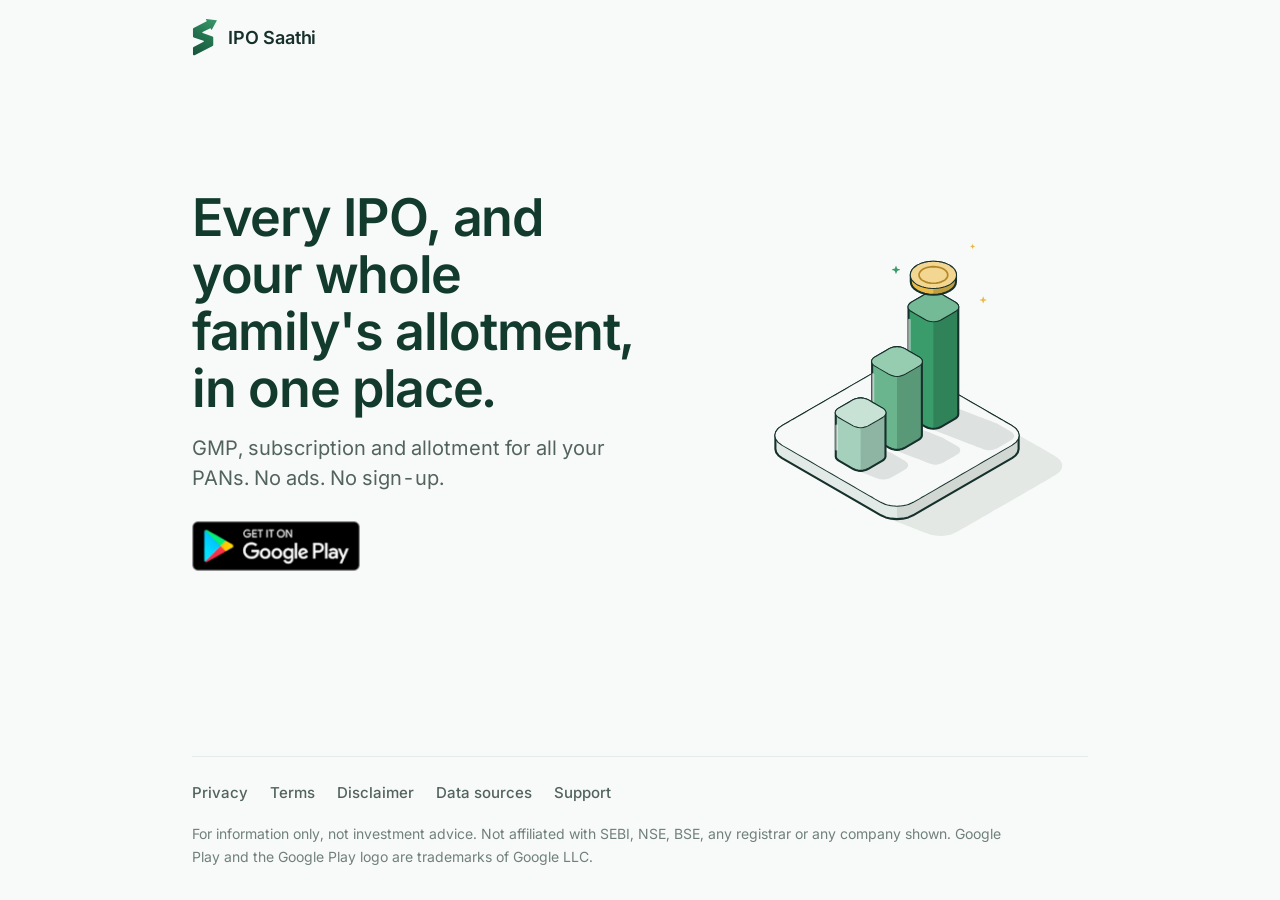
==== index.html @ 24f14d1d "Update site" ====
<!doctype html>
<html lang="en-IN">
<head>
<meta charset="utf-8">
<meta name="viewport" content="width=device-width, initial-scale=1">
<title>IPO Saathi</title>
<meta name="description" content="IPO GMP, subscription and allotment for all your PANs. No ads. No sign-up.">
<link rel="canonical" href="https://iposaathi.com/">
<meta property="og:type" content="website">
<meta property="og:site_name" content="IPO Saathi">
<meta property="og:title" content="IPO Saathi">
<meta property="og:description" content="IPO GMP, subscription and allotment for all your PANs. No ads. No sign-up.">
<meta property="og:url" content="https://iposaathi.com/">
<meta property="og:image" content="https://iposaathi.com/assets/og.png">
<meta name="twitter:card" content="summary_large_image">
<meta name="theme-color" content="#F8FAF9">
<link rel="icon" type="image/png" sizes="32x32" href="assets/favicon-32.png">
<link rel="apple-touch-icon" href="assets/apple-touch-icon.png">
<link rel="preload" href="assets/fonts/inter-400Regular.woff2" as="font" type="font/woff2" crossorigin>
<link rel="preload" href="assets/fonts/inter-600SemiBold.woff2" as="font" type="font/woff2" crossorigin>
<link rel="stylesheet" href="style.css">
</head>
<body class="home">
<a class="skip" href="#main">Skip to content</a>
<div class="wrap page">
  <header class="top">
    <a class="brand" href="./"><img src="assets/logo.svg" alt="" width="26" height="39">IPO Saathi</a>
  </header>

  <main id="main" class="hero">
    <div class="hero-text">
      <h1>Every IPO, and your whole family's allotment, in one place.</h1>
      <p class="lede">GMP, subscription and allotment for all your PANs. No ads. No sign-up.</p>
      <img class="badge" src="assets/google-play-badge.png" alt="Get it on Google Play (coming soon)" width="576" height="170">
    </div>
    <div class="hero-art">
      <img src="assets/hero.svg" alt="" width="400" height="400">
    </div>
  </main>

  <footer class="foot">
    <ul>
      <li><a href="privacy/">Privacy</a></li>
      <li><a href="terms/">Terms</a></li>
      <li><a href="disclaimer/">Disclaimer</a></li>
      <li><a href="data-sources/">Data sources</a></li>
      <li><a href="support/">Support</a></li>
    </ul>
    <p>For information only, not investment advice. Not affiliated with SEBI, NSE, BSE, any registrar or any company shown. Google Play and the Google Play logo are trademarks of Google LLC.</p>
  </footer>
</div>
</body>
</html>
---- style.css ----
/* IPO Saathi website. Colours and type follow app/src/theme/tokens.ts, copied by hand:
   this site has no build step. Light theme only, on purpose. */

@font-face { font-family: 'Inter'; font-weight: 400; font-style: normal; font-display: swap; src: url('assets/fonts/inter-400Regular.woff2') format('woff2'); }
@font-face { font-family: 'Inter'; font-weight: 500; font-style: normal; font-display: swap; src: url('assets/fonts/inter-500Medium.woff2') format('woff2'); }
@font-face { font-family: 'Inter'; font-weight: 600; font-style: normal; font-display: swap; src: url('assets/fonts/inter-600SemiBold.woff2') format('woff2'); }

:root {
  color-scheme: light;
  --bg: #F8FAF9;
  --surface: #FFFFFF;
  --wash: #F2F9F5;
  --wash-strong: #E6F3EC;
  --ink: #17302B;
  --ink-2: #344642;
  --ink-3: #52635E;
  --ink-4: #70807B;
  --line: #E6ECE8;
  --line-strong: #D6DEDA;
  --brand: #23734F;
  --brand-deep: #123B2D;
  --warn-bg: #FFF5DD;
  --warn-ink: #7A4F00;
  --radius: 16px;
  --radius-sm: 10px;
  --gutter: 16px;
  --font: 'Inter', system-ui, -apple-system, 'Segoe UI', Roboto, Helvetica, Arial, sans-serif;
}

* { box-sizing: border-box; }
html { -webkit-text-size-adjust: 100%; scroll-behavior: smooth; }
body {
  margin: 0;
  background: var(--bg);
  color: var(--ink);
  font-family: var(--font);
  font-size: 17px;
  line-height: 1.65;
  -webkit-font-smoothing: antialiased;
  font-variant-numeric: tabular-nums;
}
img, svg { display: block; max-width: 100%; }
a { color: var(--brand); text-underline-offset: 3px; text-decoration-thickness: 1px; }
a:hover { text-decoration-thickness: 2px; }
:focus-visible { outline: 3px solid var(--brand); outline-offset: 3px; border-radius: 4px; }
.skip { position: absolute; left: -9999px; top: 8px; background: var(--brand-deep); color: #fff; padding: 8px 14px; border-radius: 8px; z-index: 10; }
.skip:focus { left: var(--gutter); }

.wrap { width: 100%; max-width: 960px; margin: 0 auto; padding: 0 var(--gutter); }

/* Header */
.top { display: flex; align-items: center; justify-content: space-between; gap: 16px; padding: 18px 0; }
.brand { display: inline-flex; align-items: center; gap: 10px; color: var(--ink); text-decoration: none; font-weight: 600; font-size: 18px; letter-spacing: -0.01em; }
.brand img { width: 26px; height: auto; }

/* Home: one screen, header on top, hero in the middle, footer at the bottom */
.page { min-height: 100vh; min-height: 100dvh; display: flex; flex-direction: column; }
.hero { flex: 1; display: grid; gap: 24px; align-content: center; align-items: center; padding: 8px 0 40px; }
.hero h1 { font-size: clamp(32px, 7.4vw, 52px); line-height: 1.1; letter-spacing: -0.025em; font-weight: 600; margin: 0 0 16px; text-wrap: balance; color: var(--brand-deep); }
.lede { font-size: clamp(18px, 3.4vw, 20px); line-height: 1.5; color: var(--ink-3); margin: 0 0 28px; max-width: 26em; }
.badge { display: block; width: 168px; height: auto; }
.hero-art { width: min(100%, 300px); margin: 0 auto; }
.hero-art img { width: 100%; height: auto; }

/* Footer */
.foot { border-top: 1px solid var(--line); margin-top: 24px; padding: 24px 0 32px; color: var(--ink-4); font-size: 14px; line-height: 1.6; }
.foot ul { display: flex; flex-wrap: wrap; gap: 8px 22px; list-style: none; padding: 0; margin: 0 0 18px; font-size: 15px; font-weight: 500; }
.foot ul a { color: var(--ink-3); text-decoration: none; }
.foot ul a:hover { color: var(--brand); text-decoration: underline; }
.foot p { margin: 0; max-width: 60em; }

/* Documents */
.doc { display: grid; grid-template-columns: minmax(0, 1fr); gap: 28px; padding: 16px 0 24px; }
.doc header h1 { font-size: clamp(30px, 6vw, 42px); line-height: 1.12; letter-spacing: -0.025em; margin: 8px 0 8px; font-weight: 600; color: var(--brand-deep); text-wrap: balance; }
.doc .meta { color: var(--ink-4); font-size: 14px; margin: 0; }
.summary { max-width: 52rem; background: var(--wash); border: 1px solid var(--wash-strong); border-radius: var(--radius); padding: 18px 20px; margin: 24px 0 0; }
.summary h2 { margin: 0 0 6px; font-size: 13px; letter-spacing: 0.06em; text-transform: uppercase; color: var(--brand); font-weight: 600; }
.summary p, .summary ul { margin: 0; font-size: 16px; line-height: 1.6; color: var(--ink-2); }
.summary ul { padding-left: 20px; }
.summary li + li { margin-top: 4px; }
.toc { font-size: 14px; line-height: 1.4; }
.toc h2 { margin: 0 0 10px; font-size: 12px; letter-spacing: 0.08em; text-transform: uppercase; color: var(--ink-4); font-weight: 600; }
.toc ol { list-style: none; margin: 0; padding: 0; display: grid; gap: 4px; }
.toc a { display: block; padding: 6px 0; color: var(--ink-3); text-decoration: none; }
.toc a:hover { color: var(--brand); }
.prose { max-width: 42rem; }
.prose h2 { font-size: 22px; line-height: 1.3; letter-spacing: -0.015em; margin: 44px 0 10px; font-weight: 600; scroll-margin-top: 20px; color: var(--ink); }
.prose h2:first-child { margin-top: 0; }
.prose h3 { font-size: 17px; margin: 24px 0 6px; font-weight: 600; }
.prose p { margin: 0 0 14px; color: var(--ink-2); }
.prose ul, .prose ol { margin: 0 0 14px; padding-left: 22px; color: var(--ink-2); }
.prose li { margin-bottom: 6px; }
.prose strong { font-weight: 600; color: var(--ink); }
.callout { background: var(--warn-bg); color: var(--warn-ink); border-radius: var(--radius-sm); padding: 14px 16px; margin: 0 0 18px; font-size: 16px; line-height: 1.55; }
.callout p { margin: 0; color: inherit; }
.table-wrap { overflow-x: auto; margin: 0 0 18px; border: 1px solid var(--line); border-radius: var(--radius-sm); background: var(--surface); }
table { border-collapse: collapse; width: 100%; min-width: 520px; font-size: 15px; line-height: 1.5; }
th, td { text-align: left; vertical-align: top; padding: 11px 14px; border-bottom: 1px solid var(--line); color: var(--ink-2); }
th { font-weight: 600; color: var(--ink); background: var(--wash); font-size: 13px; letter-spacing: 0.02em; }
tr:last-child td { border-bottom: 0; }
details { border-bottom: 1px solid var(--line); padding: 14px 0; }
details:first-of-type { border-top: 1px solid var(--line); }
summary { cursor: pointer; font-weight: 600; font-size: 17px; line-height: 1.4; list-style: none; display: flex; justify-content: space-between; gap: 16px; color: var(--ink); }
summary::-webkit-details-marker { display: none; }
summary::after { content: '+'; color: var(--brand); font-weight: 500; font-size: 22px; line-height: 1; }
details[open] summary::after { content: '\2212'; }
details p { margin: 10px 0 0; }
.mail { font-weight: 600; white-space: nowrap; }
.notfound { padding: 72px 0 40px; }
.notfound h1 { font-size: 34px; margin: 0 0 10px; letter-spacing: -0.02em; color: var(--brand-deep); }

@media (min-width: 720px) {
  :root { --gutter: 32px; }
  .hero { grid-template-columns: 1.1fr 0.9fr; gap: 48px; padding-bottom: 56px; }
  .hero-art { width: min(100%, 460px); }
}
@media (min-width: 960px) {
  .doc { grid-template-columns: 200px minmax(0, 1fr); gap: 56px; padding-top: 24px; }
  .doc header { grid-column: 1 / -1; }
  .toc { position: sticky; top: 24px; align-self: start; }
}
@media (prefers-reduced-motion: reduce) { html { scroll-behavior: auto; } }
@media print {
  .foot ul, .toc, .skip { display: none; }
  body { background: #fff; font-size: 12pt; }
}
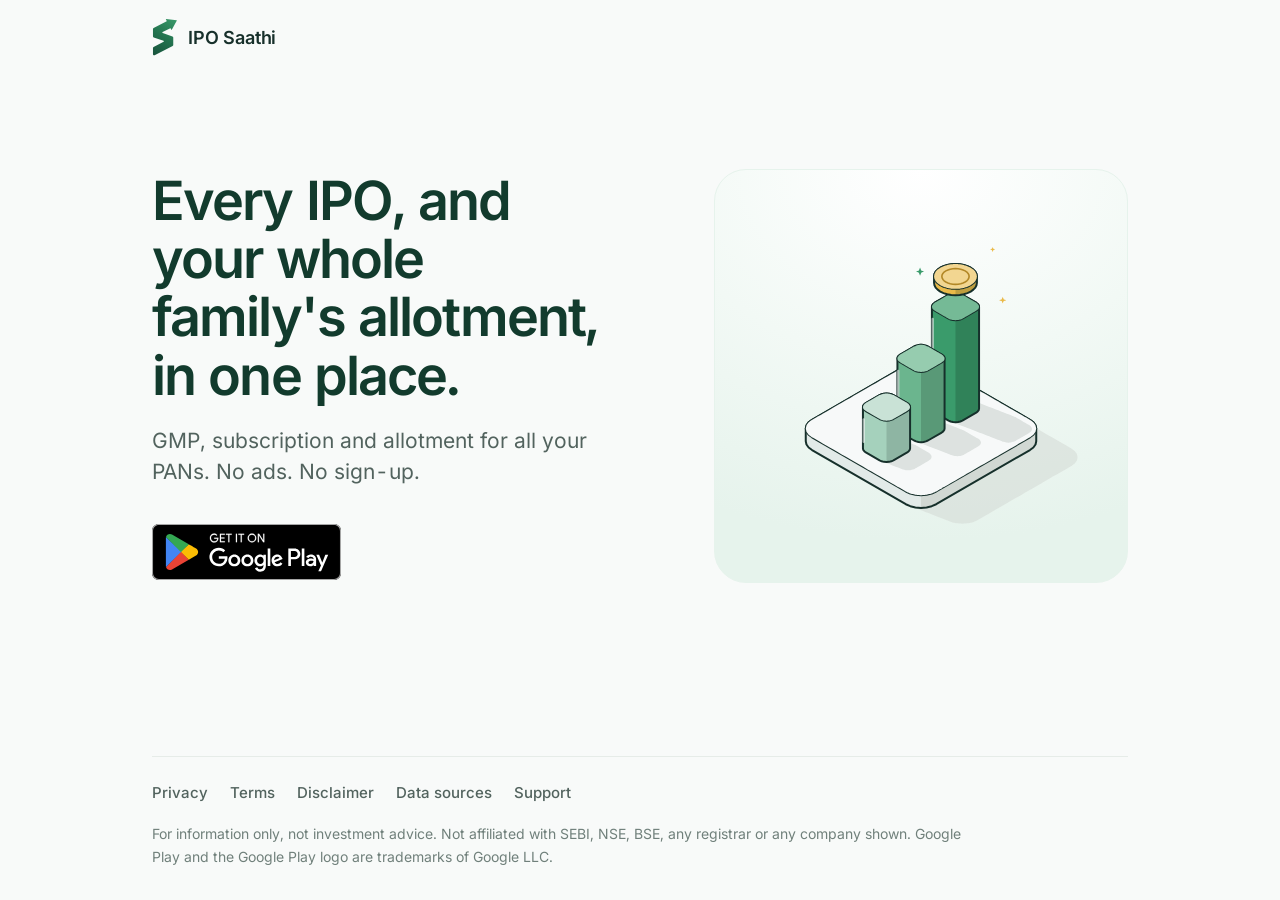
==== commit 5ffe5ca4: "Update site" ====
--- a/index.html
+++ b/index.html
@@ -14,6 +14,7 @@
 <meta property="og:image" content="https://iposaathi.com/assets/og.png">
 <meta name="twitter:card" content="summary_large_image">
 <meta name="theme-color" content="#F8FAF9">
+<link rel="icon" type="image/svg+xml" href="assets/logo.svg">
 <link rel="icon" type="image/png" sizes="32x32" href="assets/favicon-32.png">
 <link rel="apple-touch-icon" href="assets/apple-touch-icon.png">
 <link rel="preload" href="assets/fonts/inter-400Regular.woff2" as="font" type="font/woff2" crossorigin>
@@ -29,11 +30,11 @@
 
   <main id="main" class="hero">
     <div class="hero-text">
-      <h1>Every IPO, and your whole family's allotment, in one place.</h1>
-      <p class="lede">GMP, subscription and allotment for all your PANs. No ads. No sign-up.</p>
-      <img class="badge" src="assets/google-play-badge.png" alt="Get it on Google Play (coming soon)" width="576" height="170">
+      <h1 class="reveal" style="--i:0">Every IPO, and your whole family's allotment, in one place.</h1>
+      <p class="lede reveal" style="--i:1">GMP, subscription and allotment for all your PANs. No ads. No sign-up.</p>
+      <img class="badge reveal" style="--i:2" src="assets/google-play-badge.svg" alt="Get it on Google Play (coming soon)" width="239" height="71">
     </div>
-    <div class="hero-art">
+    <div class="stage reveal" style="--i:3">
       <img src="assets/hero.svg" alt="" width="400" height="400">
     </div>
   </main>
--- a/style.css
+++ b/style.css
@@ -46,21 +46,26 @@
 .skip { position: absolute; left: -9999px; top: 8px; background: var(--brand-deep); color: #fff; padding: 8px 14px; border-radius: 8px; z-index: 10; }
 .skip:focus { left: var(--gutter); }
 
-.wrap { width: 100%; max-width: 960px; margin: 0 auto; padding: 0 var(--gutter); }
+.wrap { width: 100%; max-width: 1040px; margin: 0 auto; padding: 0 var(--gutter); }
 
 /* Header */
 .top { display: flex; align-items: center; justify-content: space-between; gap: 16px; padding: 18px 0; }
 .brand { display: inline-flex; align-items: center; gap: 10px; color: var(--ink); text-decoration: none; font-weight: 600; font-size: 18px; letter-spacing: -0.01em; }
 .brand img { width: 26px; height: auto; }
 
-/* Home: one screen, header on top, hero in the middle, footer at the bottom */
+/* Home: header on top, hero in the middle, footer at the bottom */
 .page { min-height: 100vh; min-height: 100dvh; display: flex; flex-direction: column; }
-.hero { flex: 1; display: grid; gap: 24px; align-content: center; align-items: center; padding: 8px 0 40px; }
-.hero h1 { font-size: clamp(32px, 7.4vw, 52px); line-height: 1.1; letter-spacing: -0.025em; font-weight: 600; margin: 0 0 16px; text-wrap: balance; color: var(--brand-deep); }
-.lede { font-size: clamp(18px, 3.4vw, 20px); line-height: 1.5; color: var(--ink-3); margin: 0 0 28px; max-width: 26em; }
-.badge { display: block; width: 168px; height: auto; }
-.hero-art { width: min(100%, 300px); margin: 0 auto; }
-.hero-art img { width: 100%; height: auto; }
+.hero { flex: 1; display: grid; gap: 40px; align-content: center; align-items: center; padding: 16px 0 48px; }
+.hero h1 { font-size: clamp(34px, 7.6vw, 54px); line-height: 1.08; letter-spacing: -0.035em; font-weight: 600; margin: 0 0 20px; text-wrap: balance; color: var(--brand-deep); }
+.lede { font-size: clamp(18px, 3.6vw, 21px); line-height: 1.5; color: var(--ink-3); margin: 0 0 36px; max-width: 24em; }
+.badge { display: block; height: 56px; width: auto; }
+.stage { position: relative; aspect-ratio: 1; width: min(100%, 520px); margin: 0 auto; display: grid; place-items: center; padding: 6%; border-radius: 32px; border: 1px solid var(--wash-strong); background: radial-gradient(120% 90% at 50% 0%, #FFFFFF 0%, var(--wash) 52%, var(--wash-strong) 100%); }
+.stage img { width: 100%; height: auto; }
+
+@media (prefers-reduced-motion: no-preference) {
+  .reveal { opacity: 0; transform: translateY(14px); animation: rise 0.8s cubic-bezier(0.16, 1, 0.3, 1) forwards; animation-delay: calc(var(--i, 0) * 90ms); }
+  @keyframes rise { to { opacity: 1; transform: none; } }
+}
 
 /* Footer */
 .foot { border-top: 1px solid var(--line); margin-top: 24px; padding: 24px 0 32px; color: var(--ink-4); font-size: 14px; line-height: 1.6; }
@@ -109,10 +114,10 @@
 .notfound { padding: 72px 0 40px; }
 .notfound h1 { font-size: 34px; margin: 0 0 10px; letter-spacing: -0.02em; color: var(--brand-deep); }
 
-@media (min-width: 720px) {
+@media (min-width: 800px) {
   :root { --gutter: 32px; }
-  .hero { grid-template-columns: 1.1fr 0.9fr; gap: 48px; padding-bottom: 56px; }
-  .hero-art { width: min(100%, 460px); }
+  .hero { grid-template-columns: 1.1fr 0.9fr; gap: 56px; padding-bottom: 72px; }
+  .hero-text { padding-right: 8px; }
 }
 @media (min-width: 960px) {
   .doc { grid-template-columns: 200px minmax(0, 1fr); gap: 56px; padding-top: 24px; }
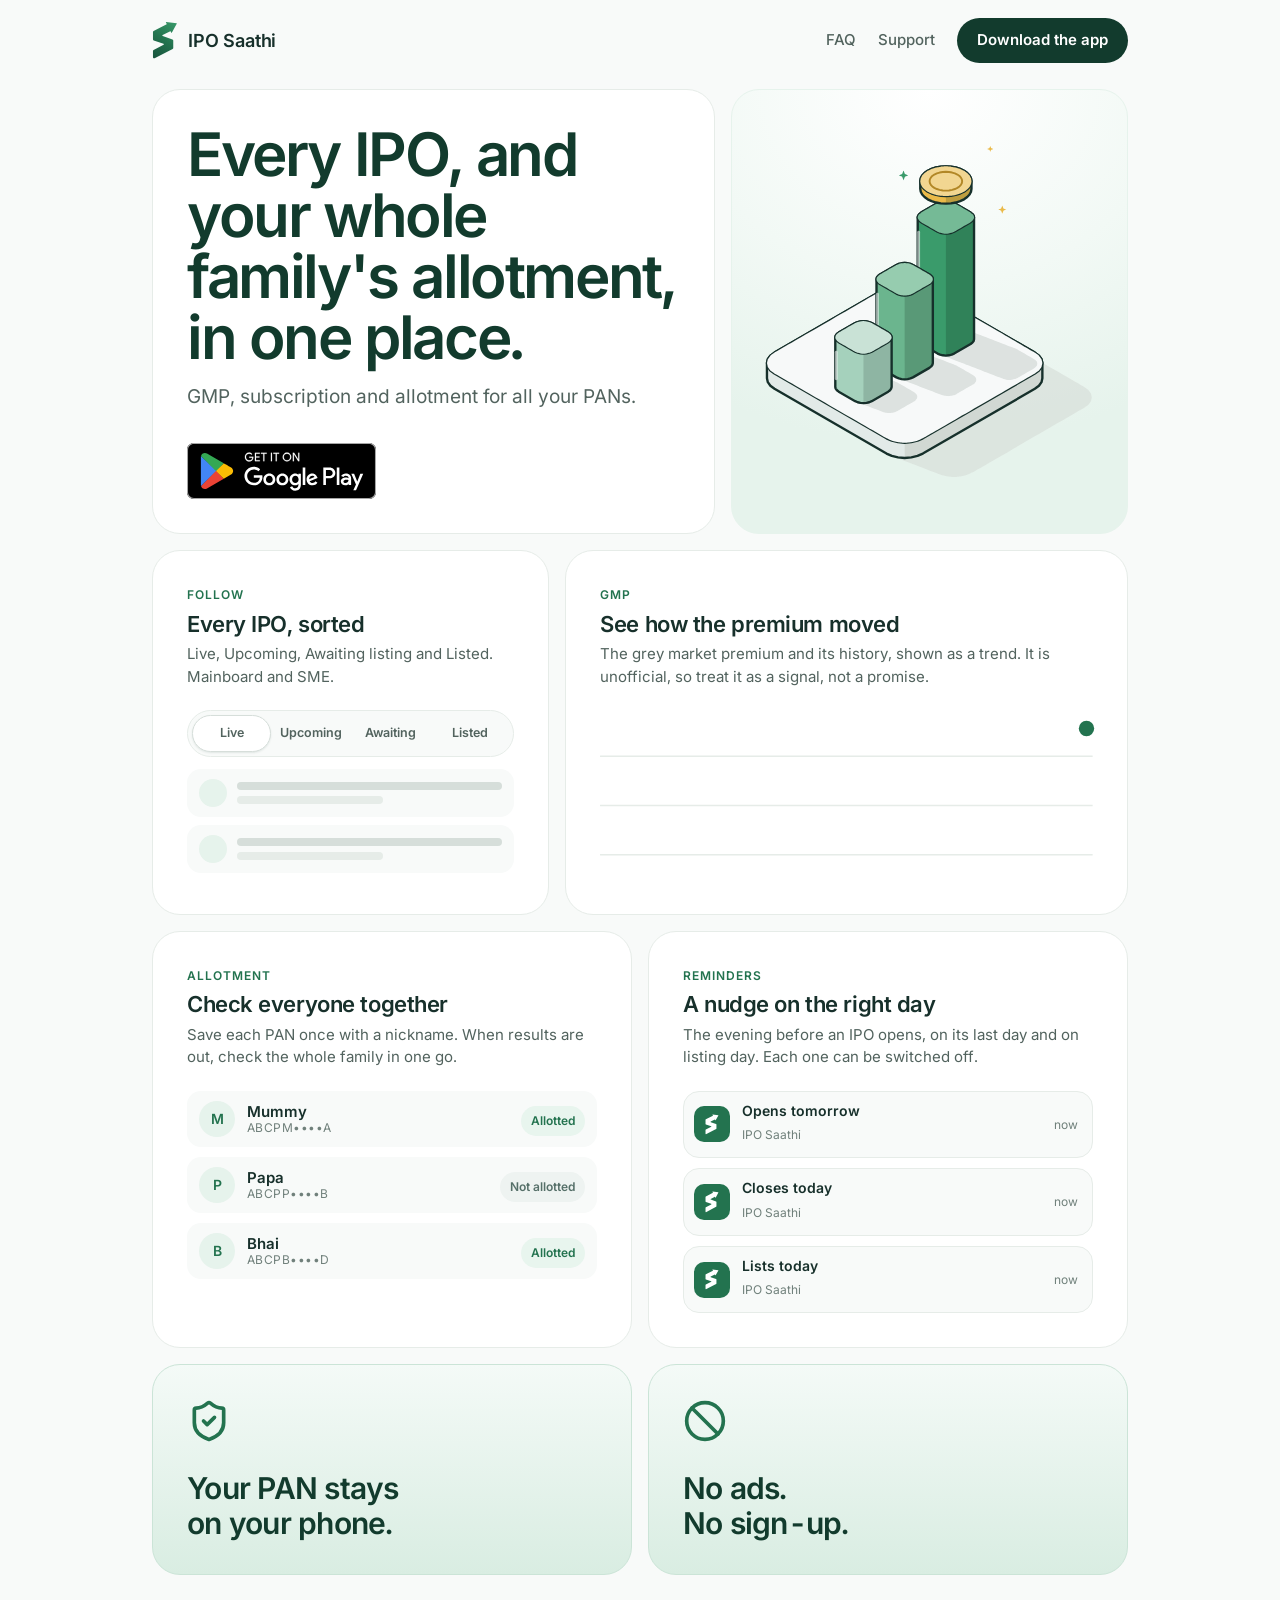
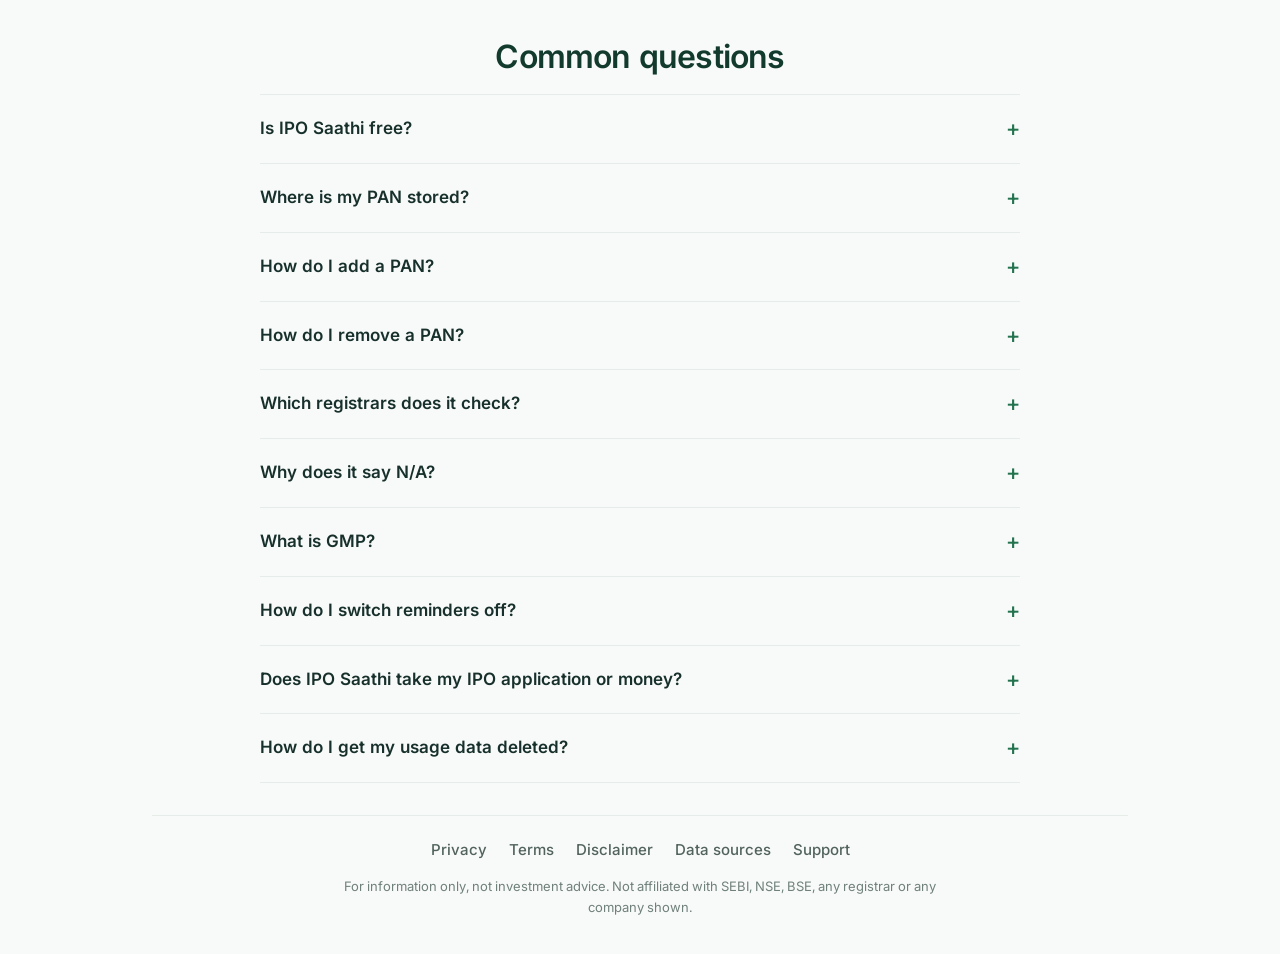
==== commit 8da6a8a8: "Update site" ====
--- a/index.html
+++ b/index.html
@@ -21,34 +21,107 @@
 <link rel="preload" href="assets/fonts/inter-600SemiBold.woff2" as="font" type="font/woff2" crossorigin>
 <link rel="stylesheet" href="style.css">
 </head>
-<body class="home">
+<body data-page="home" class="home">
 <a class="skip" href="#main">Skip to content</a>
-<div class="wrap page">
-  <header class="top">
-    <a class="brand" href="./"><img src="assets/logo.svg" alt="" width="26" height="39">IPO Saathi</a>
-  </header>
+<div class="wrap">
+  <header class="top"><a class="brand" data-track="logo" href="./"><img src="assets/logo.svg" alt="" width="26" height="39">IPO Saathi</a><nav class="nav" aria-label="Main"><a data-track="faq_header" href="#faq">FAQ</a><a data-track="support_header" href="support/">Support</a><a class="cta" data-track="download_header" href="#download">Download the app</a></nav></header>
 
-  <main id="main" class="hero">
-    <div class="hero-text">
-      <h1 class="reveal" style="--i:0">Every IPO, and your whole family's allotment, in one place.</h1>
-      <p class="lede reveal" style="--i:1">GMP, subscription and allotment for all your PANs. No ads. No sign-up.</p>
-      <img class="badge reveal" style="--i:2" src="assets/google-play-badge.svg" alt="Get it on Google Play (coming soon)" width="239" height="71">
-    </div>
-    <div class="stage reveal" style="--i:3">
-      <img src="assets/hero.svg" alt="" width="400" height="400">
-    </div>
+  <main id="main" class="grid">
+    <section id="download" class="t t-hero reveal" style="--i:0">
+      <div>
+        <h1>Every IPO, and your whole family's allotment, in one place.</h1>
+        <p>GMP, subscription and allotment for all your PANs.</p>
+      </div>
+      <img data-track="download_badge" src="assets/google-play-badge.svg" alt="Get it on Google Play (coming soon)" width="239" height="71">
+    </section>
+    <section class="t t-art reveal" style="--i:1"><img src="assets/hero.svg" alt="" width="322" height="326"></section>
+
+    <section class="t t-tabs reveal" style="--i:2">
+      <p class="k">Follow</p>
+      <h2>Every IPO, sorted</h2>
+      <p class="d">Live, Upcoming, Awaiting listing and Listed. Mainboard and SME.</p>
+      <div class="vis" aria-hidden="true">
+        <div class="seg"><span class="ind"></span><b>Live</b><b>Upcoming</b><b>Awaiting</b><b>Listed</b></div>
+        <div class="skel"><div><i></i><span><u></u><u></u></span></div><div><i></i><span><u></u><u></u></span></div></div>
+      </div>
+    </section>
+
+    <section class="t t-gmp reveal" style="--i:3">
+      <p class="k">GMP</p>
+      <h2>See how the premium moved</h2>
+      <p class="d">The grey market premium and its history, shown as a trend. It is unofficial, so treat it as a signal, not a promise.</p>
+      <div class="vis" aria-hidden="true">
+        <svg class="spark" viewBox="0 0 320 110" role="presentation">
+          <defs><linearGradient id="gmpFill" x1="0" y1="0" x2="0" y2="1"><stop offset="0" stop-color="#23734F" stop-opacity=".22"/><stop offset="1" stop-color="#23734F" stop-opacity="0"/></linearGradient></defs>
+          <line class="grid-l" x1="0" x2="320" y1="30" y2="30"/><line class="grid-l" x1="0" x2="320" y1="62" y2="62"/><line class="grid-l" x1="0" x2="320" y1="94" y2="94"/>
+          <path class="ar" d="M4 86 C40 82 56 70 90 72 S140 50 172 54 S226 34 256 38 S300 14 316 12 L316 110 L4 110 Z"/>
+          <path class="ln" pathLength="1" d="M4 86 C40 82 56 70 90 72 S140 50 172 54 S226 34 256 38 S300 14 316 12"/>
+          <circle class="ring" cx="316" cy="12" r="5"/><circle class="dot" cx="316" cy="12" r="5"/>
+        </svg>
+      </div>
+    </section>
+
+
+
+
+    <section class="t t-family reveal" style="--i:7">
+      <p class="k">Allotment</p>
+      <h2>Check everyone together</h2>
+      <p class="d">Save each PAN once with a nickname. When results are out, check the whole family in one go.</p>
+      <div class="vis fam" aria-hidden="true">
+        <div class="row" style="--n:0"><div class="av">M</div><div class="nm">Mummy<small>ABCPM&bull;&bull;&bull;&bull;A</small></div><div class="chips"><span class="chip wait">Checking</span><span class="chip yes">Allotted</span></div></div>
+        <div class="row" style="--n:1"><div class="av">P</div><div class="nm">Papa<small>ABCPP&bull;&bull;&bull;&bull;B</small></div><div class="chips"><span class="chip wait">Checking</span><span class="chip no">Not allotted</span></div></div>
+        <div class="row" style="--n:2"><div class="av">B</div><div class="nm">Bhai<small>ABCPB&bull;&bull;&bull;&bull;D</small></div><div class="chips"><span class="chip wait">Checking</span><span class="chip yes">Allotted</span></div></div>
+      </div>
+    </section>
+
+    <section class="t t-remind reveal" style="--i:8">
+      <p class="k">Reminders</p>
+      <h2>A nudge on the right day</h2>
+      <p class="d">The evening before an IPO opens, on its last day and on listing day. Each one can be switched off.</p>
+      <div class="vis notifs" aria-hidden="true">
+        <div class="n" style="--n:0"><span class="ic"><img src="assets/logo-white.svg" alt="" width="14" height="21"></span><span><b>Opens tomorrow</b><small>IPO Saathi</small></span><time>now</time></div>
+        <div class="n" style="--n:1"><span class="ic"><img src="assets/logo-white.svg" alt="" width="14" height="21"></span><span><b>Closes today</b><small>IPO Saathi</small></span><time>now</time></div>
+        <div class="n" style="--n:2"><span class="ic"><img src="assets/logo-white.svg" alt="" width="14" height="21"></span><span><b>Lists today</b><small>IPO Saathi</small></span><time>now</time></div>
+      </div>
+    </section>
+
+    <section class="t t-private reveal" style="--i:9">
+      <div class="ico"><svg viewBox="0 0 24 24" fill="none" stroke="currentColor" stroke-width="2" stroke-linecap="round" stroke-linejoin="round" aria-hidden="true"><path d="M20 13c0 5-3.5 7.5-7.66 8.95a1 1 0 0 1-.67-.01C7.5 20.5 4 18 4 13V6a1 1 0 0 1 1-1c2 0 4.5-1.2 6.24-2.72a1.17 1.17 0 0 1 1.52 0C14.51 3.81 17 5 19 5a1 1 0 0 1 1 1z"/><path class="draw" pathLength="1" d="m9 12 2 2 4-4"/></svg></div>
+      <p>Your PAN stays<br>on your phone.</p>
+    </section>
+
+    <section class="t t-free reveal" style="--i:10">
+      <div class="ico"><svg viewBox="0 0 24 24" fill="none" stroke="currentColor" stroke-width="2" stroke-linecap="round" stroke-linejoin="round" aria-hidden="true"><circle cx="12" cy="12" r="10"/><path class="draw" pathLength="1" d="m4.9 4.9 14.2 14.2"/></svg></div>
+      <p>No ads.<br>No sign-up.</p>
+    </section>
   </main>
+
+  <section id="faq" class="faq">
+    <h2>Common questions</h2>
+      <details name="faq"><summary>Is IPO Saathi free?</summary><p>Yes. There are no ads and no sign-up, and there is nothing to buy.</p></details>
+      <details name="faq"><summary>Where is my PAN stored?</summary><p>Only on your phone, in its secure storage. It goes to the registrar's own lookup when you tap Check, and nowhere else. It never reaches our servers. See the <a href="privacy/">Privacy Policy</a>.</p></details>
+      <details name="faq"><summary>How do I add a PAN?</summary><p>Open the Allotment tab and tap the plus button. Give each PAN a nickname, such as Mummy or Papa, so you can tell them apart.</p></details>
+      <details name="faq"><summary>How do I remove a PAN?</summary><p>In the Allotment tab, tap the remove icon next to the PAN and confirm. To remove all of them at once, go to Profile and choose Delete all saved PANs. Uninstalling the app removes everything stored on the phone.</p></details>
+      <details name="faq"><summary>Which registrars does it check?</summary><p>KFin Technologies, MUFG Intime (Link Intime), Bigshare Services and Maashitla Securities are checked for you. For any other registrar, you can set the status yourself.</p></details>
+      <details name="faq"><summary>Why does it say N/A?</summary><p>The source has not published that figure yet, or we could not match it with confidence. For a new IPO this is normal in the first hours. See <a href="data-sources/">Data sources</a>.</p></details>
+      <details name="faq"><summary>What is GMP?</summary><p>The grey market premium is an unofficial indication of what traders in the grey market are paying above an IPO's issue price. It is not issued by any exchange and can differ from the real listing price. See the <a href="disclaimer/">Disclaimer</a>.</p></details>
+      <details name="faq"><summary>How do I switch reminders off?</summary><p>Go to Profile, then Notifications, and turn each type off. You can also turn notifications off for IPO Saathi in Android's settings.</p></details>
+      <details name="faq"><summary>Does IPO Saathi take my IPO application or money?</summary><p>No. It only shows information and checks allotment. You apply through your own broker or bank.</p></details>
+      <details name="faq"><summary>How do I get my usage data deleted?</summary><p>Go to Profile, then Feedback, write that you want your usage data deleted and send. The message carries your support code, which is how we find your data. We reply within 30 days. More in the <a href="privacy/#rights">Privacy Policy</a>.</p></details>
+  </section>
 
   <footer class="foot">
     <ul>
-      <li><a href="privacy/">Privacy</a></li>
-      <li><a href="terms/">Terms</a></li>
-      <li><a href="disclaimer/">Disclaimer</a></li>
-      <li><a href="data-sources/">Data sources</a></li>
-      <li><a href="support/">Support</a></li>
+      <li><a data-track="footer_privacy" href="privacy/">Privacy</a></li>
+      <li><a data-track="footer_terms" href="terms/">Terms</a></li>
+      <li><a data-track="footer_disclaimer" href="disclaimer/">Disclaimer</a></li>
+      <li><a data-track="footer_data_sources" href="data-sources/">Data sources</a></li>
+      <li><a data-track="footer_support" href="support/">Support</a></li>
     </ul>
-    <p>For information only, not investment advice. Not affiliated with SEBI, NSE, BSE, any registrar or any company shown. Google Play and the Google Play logo are trademarks of Google LLC.</p>
+    <p>For information only, not investment advice. Not affiliated with SEBI, NSE, BSE, any registrar or any company shown.</p>
   </footer>
 </div>
+<script src="assets/track.js" defer></script>
 </body>
 </html>
--- a/style.css
+++ b/style.css
@@ -52,43 +52,165 @@
 .top { display: flex; align-items: center; justify-content: space-between; gap: 16px; padding: 18px 0; }
 .brand { display: inline-flex; align-items: center; gap: 10px; color: var(--ink); text-decoration: none; font-weight: 600; font-size: 18px; letter-spacing: -0.01em; }
 .brand img { width: 26px; height: auto; }
-
-/* Home: header on top, hero in the middle, footer at the bottom */
-.page { min-height: 100vh; min-height: 100dvh; display: flex; flex-direction: column; }
-.hero { flex: 1; display: grid; gap: 40px; align-content: center; align-items: center; padding: 16px 0 48px; }
-.hero h1 { font-size: clamp(34px, 7.6vw, 54px); line-height: 1.08; letter-spacing: -0.035em; font-weight: 600; margin: 0 0 20px; text-wrap: balance; color: var(--brand-deep); }
-.lede { font-size: clamp(18px, 3.6vw, 21px); line-height: 1.5; color: var(--ink-3); margin: 0 0 36px; max-width: 24em; }
-.badge { display: block; height: 56px; width: auto; }
-.stage { position: relative; aspect-ratio: 1; width: min(100%, 520px); margin: 0 auto; display: grid; place-items: center; padding: 6%; border-radius: 32px; border: 1px solid var(--wash-strong); background: radial-gradient(120% 90% at 50% 0%, #FFFFFF 0%, var(--wash) 52%, var(--wash-strong) 100%); }
-.stage img { width: 100%; height: auto; }
-
+.nav { display: flex; align-items: center; gap: 22px; font-size: 15px; font-weight: 500; }
+.nav a { color: var(--ink-3); text-decoration: none; }
+.nav a:hover { color: var(--brand); }
+.nav a[aria-current='page'] { color: var(--ink); }
+.nav .cta { color: #fff; font-weight: 600; padding: 10px 20px; border-radius: 999px; background: var(--brand-deep); transition: background 0.2s, transform 0.2s; }
+.nav .cta:hover { color: #fff; background: var(--brand); }
+.nav .cta:active { transform: scale(0.98); }
+@media (max-width: 559px) { .nav a:not(.cta) { display: none; } }
+
+/* Home: bento tiles. Base styles show each tile's finished state; the loops only run when motion is allowed. */
+:root { --gold: #F6E3B4; --gold-ink: #6B4A00; --tile-r: 28px; --gap: 16px; --ease: cubic-bezier(0.16, 1, 0.3, 1); }
+.grid { display: grid; gap: var(--gap); grid-template-columns: repeat(12, minmax(0, 1fr)); padding: 8px 0 var(--gap); }
+.t { position: relative; overflow: hidden; border-radius: var(--tile-r); border: 1px solid var(--line); background: var(--surface); padding: clamp(22px, 3vw, 34px); transition: transform 0.4s var(--ease), border-color 0.25s; }
+@media (hover: hover) { .t:hover { transform: translateY(-3px); border-color: var(--line-strong); } }
+.k { margin: 0 0 6px; font-size: 12px; font-weight: 600; letter-spacing: 0.08em; text-transform: uppercase; color: var(--brand); display: flex; align-items: center; gap: 8px; }
+.t h2 { margin: 0; font-size: clamp(19px, 2vw, 22px); line-height: 1.2; letter-spacing: -0.02em; font-weight: 600; color: var(--ink); }
+.t .d { margin: 6px 0 0; font-size: 15px; line-height: 1.5; color: var(--ink-3); max-width: 30em; }
+.vis { margin-top: 22px; }
+
+.t-hero { grid-column: span 7; grid-row: span 2; display: flex; flex-direction: column; justify-content: space-between; gap: 32px; min-height: 420px; }
+.t-hero h1 { margin: 0; font-size: clamp(34px, 4.8vw, 60px); line-height: 1.02; letter-spacing: -0.04em; font-weight: 600; color: var(--brand-deep); text-wrap: balance; }
+.t-hero p { margin: 14px 0 0; font-size: 19px; line-height: 1.5; color: var(--ink-3); max-width: 24em; }
+.t-hero img { height: 56px; width: auto; align-self: flex-start; }
+.t-art { grid-column: span 5; grid-row: span 2; display: grid; place-items: center; padding: 6%; border-color: var(--wash-strong); background: radial-gradient(110% 80% at 50% 0%, #fff, var(--wash) 55%, var(--wash-strong)); }
+.t-art img { width: 100%; max-height: 100%; height: auto; }
+
+.t-tabs { grid-column: span 5; } .t-gmp { grid-column: span 7; }
+.t-family, .t-remind { grid-column: span 6; }
+.t-private, .t-free { grid-column: span 6; }
+
+/* segmented control + skeleton rows */
+.seg { position: relative; display: grid; grid-template-columns: repeat(4, 1fr); padding: 4px; border-radius: 999px; background: var(--bg); border: 1px solid var(--line); }
+.seg b { position: relative; z-index: 1; padding: 8px 0; text-align: center; font-size: 12.5px; font-weight: 600; color: var(--ink-3); }
+.seg .ind { position: absolute; top: 4px; bottom: 4px; left: 4px; width: calc((100% - 8px) / 4); border-radius: 999px; background: #fff; border: 1px solid var(--line-strong); box-shadow: 0 1px 2px rgba(18, 59, 45, 0.1); }
+.skel { display: grid; gap: 8px; margin-top: 12px; }
+.skel div { display: flex; align-items: center; gap: 10px; padding: 10px 12px; border-radius: 14px; background: var(--bg); }
+.skel i { width: 28px; height: 28px; border-radius: 50%; background: var(--wash-strong); flex: none; }
+.skel u { display: block; height: 8px; border-radius: 4px; background: var(--line-strong); text-decoration: none; }
+.skel span { flex: 1; display: grid; gap: 6px; } .skel u + u { width: 55%; background: var(--line); }
+
+/* GMP trend line */
+.spark { display: block; width: 100%; height: auto; overflow: visible; }
+.spark .grid-l { stroke: var(--line); stroke-width: 1; }
+.spark .ln { fill: none; stroke: var(--brand); stroke-width: 3; stroke-linecap: round; stroke-linejoin: round; }
+.spark .ar { fill: url(#gmpFill); }
+.spark .dot { fill: var(--brand); } .spark .ring { fill: none; stroke: var(--brand); stroke-width: 2; opacity: 0; transform-box: fill-box; transform-origin: center; }
+
+/* family check */
+.t-label-row { display: flex; justify-content: space-between; margin-bottom: 4px; }
+.fam { display: grid; gap: 10px; }
+.row { display: grid; grid-template-columns: 36px 1fr 104px; align-items: center; gap: 12px; padding: 10px 12px; border-radius: 14px; background: var(--bg); }
+.av { width: 36px; height: 36px; border-radius: 50%; display: grid; place-items: center; background: var(--wash-strong); color: var(--brand); font-weight: 600; font-size: 14px; }
+.nm { font-weight: 600; font-size: 15px; line-height: 1.2; } .nm small { display: block; font-weight: 400; font-size: 12px; color: var(--ink-4); letter-spacing: 0.04em; }
+.chips { position: relative; height: 26px; }
+.chip { position: absolute; right: 0; top: 0; font-size: 12px; font-weight: 600; padding: 5px 10px; border-radius: 999px; white-space: nowrap; }
+.chip.yes { background: #E8F5EE; color: #23734F; } .chip.no { background: #EEF3F1; color: #567069; } .chip.wait { background: var(--wash-strong); color: var(--ink-3); opacity: 0; }
+
+/* reminders */
+.notifs { display: grid; gap: 10px; }
+.n { display: grid; grid-template-columns: 36px 1fr auto; align-items: center; gap: 12px; padding: 10px 14px 10px 10px; border-radius: 16px; background: var(--bg); border: 1px solid var(--line); }
+.n .ic { width: 36px; height: 36px; border-radius: 10px; background: var(--brand); display: grid; place-items: center; }
+.n .ic img { width: 14px; height: auto; }
+.n b { display: block; font-size: 14px; line-height: 1.25; } .n small { font-size: 12px; color: var(--ink-4); } .n time { font-size: 12px; color: var(--ink-4); }
+
+/* two plain tiles: an icon at the top, one line at the bottom */
+.t-private, .t-free { min-height: 200px; display: flex; flex-direction: column; justify-content: space-between; gap: 28px; background: linear-gradient(180deg, #F4FAF7, #D9EDE2); border-color: #CBE4D7; color: var(--brand-deep); }
+.t-private .ico, .t-free .ico { position: relative; width: 44px; height: 44px; color: var(--brand); }
+.t-private .ico svg, .t-free .ico svg { width: 100%; height: 100%; }
+.t-private p, .t-free p { margin: 0; font-size: clamp(22px, 2.6vw, 30px); line-height: 1.15; letter-spacing: -0.025em; font-weight: 600; }
+
+/* motion: only for people who have not asked for less */
 @media (prefers-reduced-motion: no-preference) {
-  .reveal { opacity: 0; transform: translateY(14px); animation: rise 0.8s cubic-bezier(0.16, 1, 0.3, 1) forwards; animation-delay: calc(var(--i, 0) * 90ms); }
-  @keyframes rise { to { opacity: 1; transform: none; } }
-}
+  .reveal { animation: rise 0.8s var(--ease) backwards; animation-delay: calc(var(--i, 0) * 70ms); }
+  @keyframes rise { from { opacity: 0; transform: translateY(14px); } }
+
+  .t-art img { animation: bob 6s ease-in-out infinite; }
+  @keyframes bob { 50% { transform: translateY(-9px); } }
+
+  .seg .ind { animation: seg 9s var(--ease) infinite; }
+  @keyframes seg { 0%, 20% { transform: none; } 25%, 45% { transform: translateX(100%); } 50%, 70% { transform: translateX(200%); } 75%, 95% { transform: translateX(300%); } 100% { transform: none; } }
+  .skel div { animation: rows 2.25s ease-in-out infinite; } .skel div + div { animation-delay: 0.12s; }
+  @keyframes rows { 0% { opacity: 0; transform: translateY(6px); } 14%, 88% { opacity: 1; transform: none; } 100% { opacity: 0; } }
+
+  .spark .ln { stroke-dasharray: 1; stroke-dashoffset: 1; animation: draw 6.5s ease-in-out infinite; }
+  @keyframes draw { 0% { stroke-dashoffset: 1; } 45%, 88% { stroke-dashoffset: 0; } 100% { stroke-dashoffset: 0; opacity: 0; } }
+  .spark .ar { opacity: 0; animation: fillin 6.5s ease-in-out infinite; }
+  @keyframes fillin { 0%, 35% { opacity: 0; } 55%, 88% { opacity: 1; } 100% { opacity: 0; } }
+  .spark .dot { transform-box: fill-box; transform-origin: center; animation: pop 6.5s ease-in-out infinite; }
+  @keyframes pop { 0%, 42% { transform: scale(0); } 50% { transform: scale(1.4); } 56%, 88% { transform: scale(1); } 100% { transform: scale(0); } }
+  .spark .ring { animation: ping 6.5s ease-out infinite; }
+  @keyframes ping { 0%, 48% { opacity: 0; transform: scale(1); } 52% { opacity: 0.6; } 75%, 100% { opacity: 0; transform: scale(3.2); } }
+
+  .chip.wait { animation: wait 7s ease-in-out infinite; animation-delay: calc(var(--n, 0) * 0.9s); }
+  .chip.yes, .chip.no { animation: result 7s ease-in-out infinite; animation-delay: calc(var(--n, 0) * 0.9s); }
+  @keyframes wait { 0%, 4% { opacity: 0; } 8%, 30% { opacity: 1; } 36%, 100% { opacity: 0; } }
+  @keyframes result { 0%, 33% { opacity: 0; transform: scale(0.85); } 40%, 90% { opacity: 1; transform: none; } 98%, 100% { opacity: 0; transform: scale(0.85); } }
+
+  .n { animation: notif 7s var(--ease) infinite; animation-delay: calc(var(--n, 0) * 0.9s); }
+  @keyframes notif { 0%, 2% { opacity: 0; transform: translateY(-16px); } 10%, 84% { opacity: 1; transform: none; } 94%, 100% { opacity: 0; transform: translateY(-4px); } }
+
+  .t-private .draw, .t-free .draw { stroke-dasharray: 1; stroke-dashoffset: 0; animation: tick 4.5s ease-in-out infinite; }
+  @keyframes tick { 0%, 14% { stroke-dashoffset: 1; } 42%, 90% { stroke-dashoffset: 0; } 100% { stroke-dashoffset: 1; } }
+}
+
+@media (max-width: 899px) {
+  .grid { grid-template-columns: repeat(2, minmax(0, 1fr)); }
+  .t-hero, .t-art, .t-tabs, .t-gmp, .t-family, .t-remind, .t-private, .t-free { grid-column: 1 / -1; grid-row: auto; }
+  .t-hero { min-height: 0; } .t-art { padding: 8%; }
+}
+
+/* FAQ on the home page */
+.faq { max-width: 760px; margin: 48px auto 32px; }
+.faq h2 { margin: 0 0 18px; font-size: clamp(24px, 3.4vw, 32px); line-height: 1.15; letter-spacing: -0.025em; font-weight: 600; color: var(--brand-deep); text-align: center; }
+
+/* Contact form */
+.form { display: grid; gap: 16px; padding: 24px; margin: 0 0 24px; border-radius: var(--radius); border: 1px solid var(--line); background: var(--surface); }
+.form .two { display: grid; gap: 16px; }
+.field { display: grid; gap: 6px; }
+.field label { font-size: 14px; font-weight: 600; color: var(--ink-2); }
+.field input, .field textarea { width: 100%; font: inherit; font-size: 16px; line-height: 1.5; color: var(--ink); background: var(--bg); border: 1px solid var(--line-strong); border-radius: 12px; padding: 12px 14px; }
+.field textarea { min-height: 150px; resize: vertical; }
+.field input::placeholder, .field textarea::placeholder { color: var(--ink-4); }
+.field input:focus, .field textarea:focus { outline: 3px solid rgba(35, 115, 79, 0.25); border-color: var(--brand); }
+.hp { position: absolute; left: -9999px; width: 1px; height: 1px; opacity: 0; }
+.send { display: flex; flex-wrap: wrap; align-items: center; gap: 14px; }
+.btn { font: inherit; font-size: 16px; font-weight: 600; padding: 13px 24px; border: 0; border-radius: 12px; background: var(--brand-deep); color: #fff; cursor: pointer; transition: background 0.2s, transform 0.2s; }
+.btn:hover { background: var(--brand); } .btn:active { transform: scale(0.98); } .btn[disabled] { opacity: 0.6; cursor: default; }
+.status { margin: 0; font-size: 15px; color: var(--ink-3); } .status.ok { color: var(--brand); font-weight: 600; } .status.err { color: #A94D43; }
+.note { margin: 0; font-size: 14px; line-height: 1.5; color: var(--ink-4); }
+@media (min-width: 600px) { .form .two { grid-template-columns: 1fr 1fr; } }
 
 /* Footer */
-.foot { border-top: 1px solid var(--line); margin-top: 24px; padding: 24px 0 32px; color: var(--ink-4); font-size: 14px; line-height: 1.6; }
-.foot ul { display: flex; flex-wrap: wrap; gap: 8px 22px; list-style: none; padding: 0; margin: 0 0 18px; font-size: 15px; font-weight: 500; }
+.foot { border-top: 1px solid var(--line); margin-top: 24px; padding: 22px 0 36px; color: var(--ink-4); font-size: 13px; line-height: 1.6; text-align: center; }
+.foot ul { display: flex; flex-wrap: wrap; justify-content: center; gap: 8px 22px; list-style: none; padding: 0; margin: 0 0 14px; font-size: 15px; font-weight: 500; }
 .foot ul a { color: var(--ink-3); text-decoration: none; }
 .foot ul a:hover { color: var(--brand); text-decoration: underline; }
-.foot p { margin: 0; max-width: 60em; }
+.foot p { margin: 0 auto; max-width: 46em; }
 
 /* Documents */
-.doc { display: grid; grid-template-columns: minmax(0, 1fr); gap: 28px; padding: 16px 0 24px; }
-.doc header h1 { font-size: clamp(30px, 6vw, 42px); line-height: 1.12; letter-spacing: -0.025em; margin: 8px 0 8px; font-weight: 600; color: var(--brand-deep); text-wrap: balance; }
+.doc-page .wrap { max-width: 760px; }
+.doc { display: block; padding: 12px 0 24px; }
+.eyebrow { margin: 0; font-size: 12px; font-weight: 600; letter-spacing: 0.1em; text-transform: uppercase; color: var(--brand); }
+.doc header h1 { font-size: clamp(32px, 6vw, 46px); line-height: 1.1; letter-spacing: -0.03em; margin: 10px 0 10px; font-weight: 600; color: var(--brand-deep); text-wrap: balance; }
 .doc .meta { color: var(--ink-4); font-size: 14px; margin: 0; }
-.summary { max-width: 52rem; background: var(--wash); border: 1px solid var(--wash-strong); border-radius: var(--radius); padding: 18px 20px; margin: 24px 0 0; }
+.summary { background: var(--wash); border: 1px solid var(--wash-strong); border-radius: var(--radius); padding: 18px 20px; margin: 24px 0 0; }
 .summary h2 { margin: 0 0 6px; font-size: 13px; letter-spacing: 0.06em; text-transform: uppercase; color: var(--brand); font-weight: 600; }
 .summary p, .summary ul { margin: 0; font-size: 16px; line-height: 1.6; color: var(--ink-2); }
 .summary ul { padding-left: 20px; }
 .summary li + li { margin-top: 4px; }
-.toc { font-size: 14px; line-height: 1.4; }
+.toc { margin: 16px 0 0; padding: 18px 22px; border: 1px solid var(--line); border-radius: var(--radius); background: var(--surface); font-size: 14.5px; line-height: 1.4; }
 .toc h2 { margin: 0 0 10px; font-size: 12px; letter-spacing: 0.08em; text-transform: uppercase; color: var(--ink-4); font-weight: 600; }
-.toc ol { list-style: none; margin: 0; padding: 0; display: grid; gap: 4px; }
+.toc ol { list-style: none; margin: 0; padding: 0; columns: 2; column-gap: 28px; }
+.toc li { break-inside: avoid; }
 .toc a { display: block; padding: 6px 0; color: var(--ink-3); text-decoration: none; }
 .toc a:hover { color: var(--brand); }
-.prose { max-width: 42rem; }
+.prose { margin-top: 40px; }
+.contact { display: grid; gap: 14px; padding: 22px 24px; margin: 0 0 8px; border-radius: var(--radius); background: var(--wash); border: 1px solid var(--wash-strong); }
+.contact p { margin: 0; color: var(--ink-2); }
+.contact .mail { font-size: 20px; letter-spacing: -0.01em; }
 .prose h2 { font-size: 22px; line-height: 1.3; letter-spacing: -0.015em; margin: 44px 0 10px; font-weight: 600; scroll-margin-top: 20px; color: var(--ink); }
 .prose h2:first-child { margin-top: 0; }
 .prose h3 { font-size: 17px; margin: 24px 0 6px; font-weight: 600; }
@@ -103,27 +225,21 @@
 th, td { text-align: left; vertical-align: top; padding: 11px 14px; border-bottom: 1px solid var(--line); color: var(--ink-2); }
 th { font-weight: 600; color: var(--ink); background: var(--wash); font-size: 13px; letter-spacing: 0.02em; }
 tr:last-child td { border-bottom: 0; }
-details { border-bottom: 1px solid var(--line); padding: 14px 0; }
+details { border-bottom: 1px solid var(--line); padding: 22px 0; }
 details:first-of-type { border-top: 1px solid var(--line); }
 summary { cursor: pointer; font-weight: 600; font-size: 17px; line-height: 1.4; list-style: none; display: flex; justify-content: space-between; gap: 16px; color: var(--ink); }
 summary::-webkit-details-marker { display: none; }
 summary::after { content: '+'; color: var(--brand); font-weight: 500; font-size: 22px; line-height: 1; }
 details[open] summary::after { content: '\2212'; }
-details p { margin: 10px 0 0; }
+details p { margin: 14px 0 0; }
 .mail { font-weight: 600; white-space: nowrap; }
 .notfound { padding: 72px 0 40px; }
 .notfound h1 { font-size: 34px; margin: 0 0 10px; letter-spacing: -0.02em; color: var(--brand-deep); }
 
 @media (min-width: 800px) {
   :root { --gutter: 32px; }
-  .hero { grid-template-columns: 1.1fr 0.9fr; gap: 56px; padding-bottom: 72px; }
-  .hero-text { padding-right: 8px; }
-}
-@media (min-width: 960px) {
-  .doc { grid-template-columns: 200px minmax(0, 1fr); gap: 56px; padding-top: 24px; }
-  .doc header { grid-column: 1 / -1; }
-  .toc { position: sticky; top: 24px; align-self: start; }
-}
+}
+@media (max-width: 559px) { .toc ol { columns: 1; } }
 @media (prefers-reduced-motion: reduce) { html { scroll-behavior: auto; } }
 @media print {
   .foot ul, .toc, .skip { display: none; }
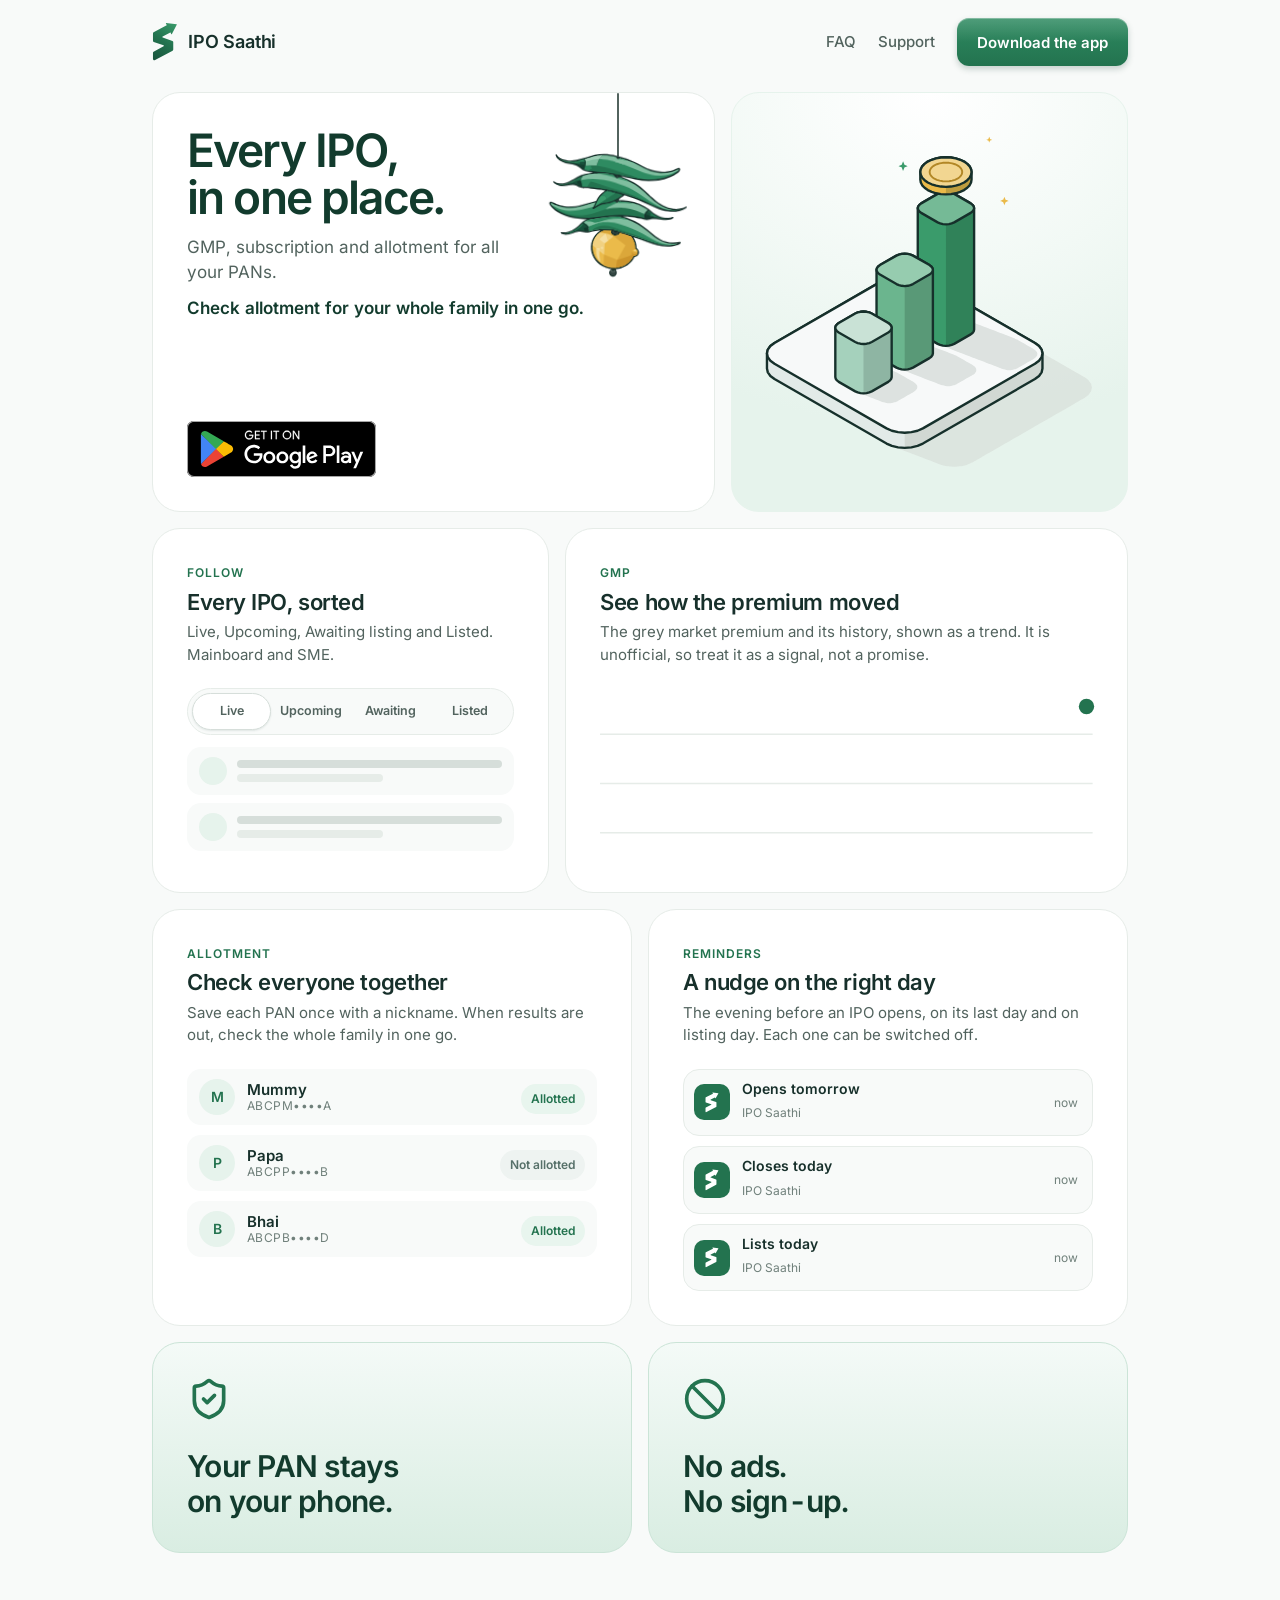
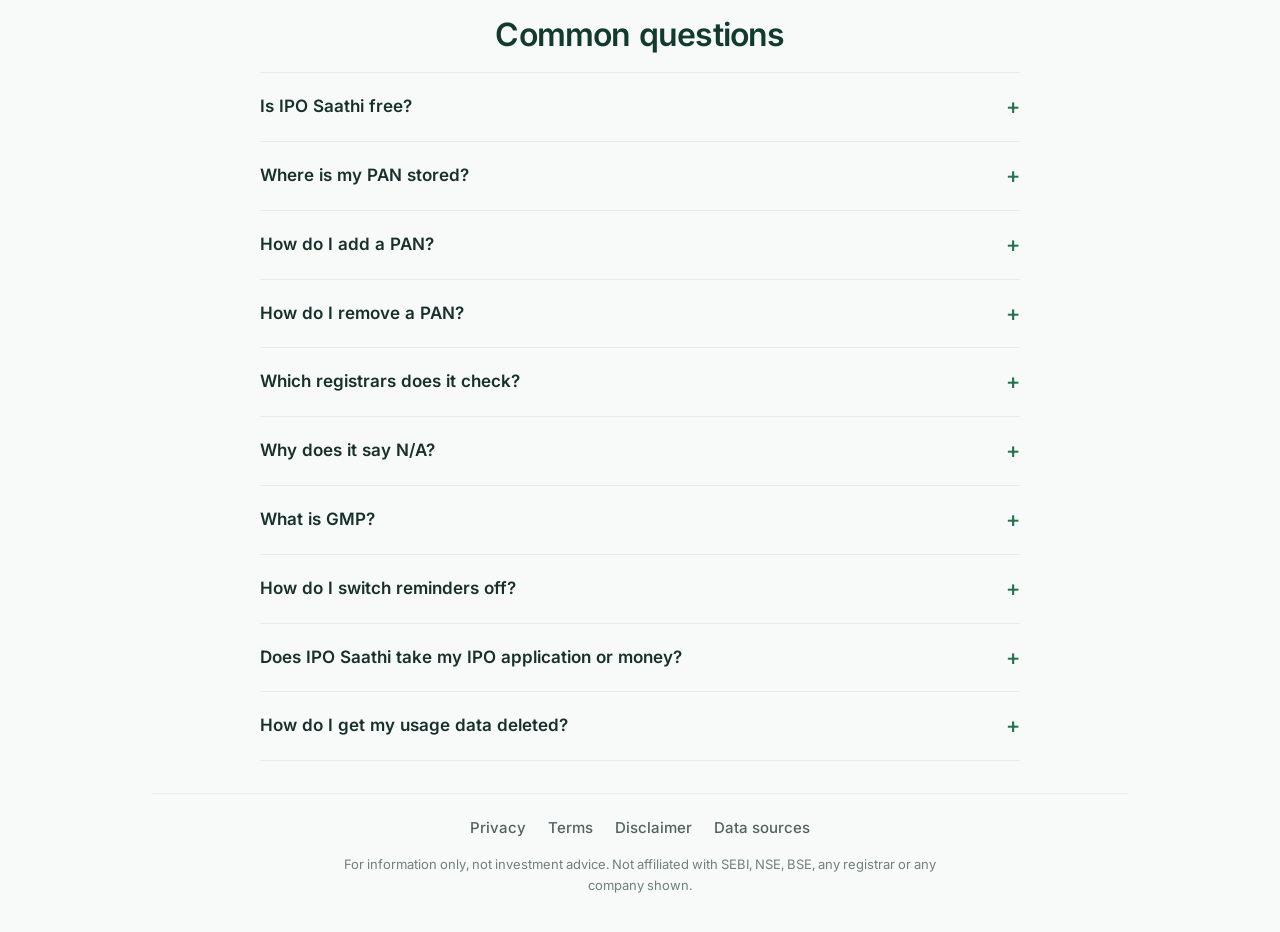
==== commit 0e7e879d: "Update site" ====
--- a/index.html
+++ b/index.html
@@ -14,8 +14,8 @@
 <meta property="og:image" content="https://iposaathi.com/assets/og.png">
 <meta name="twitter:card" content="summary_large_image">
 <meta name="theme-color" content="#F8FAF9">
-<link rel="icon" type="image/svg+xml" href="assets/logo.svg">
 <link rel="icon" type="image/png" sizes="32x32" href="assets/favicon-32.png">
+<link rel="icon" type="image/svg+xml" href="assets/favicon.svg">
 <link rel="apple-touch-icon" href="assets/apple-touch-icon.png">
 <link rel="preload" href="assets/fonts/inter-400Regular.woff2" as="font" type="font/woff2" crossorigin>
 <link rel="preload" href="assets/fonts/inter-600SemiBold.woff2" as="font" type="font/woff2" crossorigin>
@@ -27,10 +27,12 @@
   <header class="top"><a class="brand" data-track="logo" href="./"><img src="assets/logo.svg" alt="" width="26" height="39">IPO Saathi</a><nav class="nav" aria-label="Main"><a data-track="faq_header" href="#faq">FAQ</a><a data-track="support_header" href="support/">Support</a><a class="cta" data-track="download_header" href="#download">Download the app</a></nav></header>
 
   <main id="main" class="grid">
-    <section id="download" class="t t-hero reveal" style="--i:0">
-      <div>
-        <h1>Every IPO, and your whole family's allotment, in one place.</h1>
+    <section id="download" class="t t-hero reveal" style="--i:0" data-charm>
+      <div class="charm" aria-hidden="true"><i class="thread"></i><div class="art"><img src="assets/charm.svg" alt="" width="160" height="134"></div></div>
+      <div class="copy">
+        <h1>Every IPO, in one place.</h1>
         <p>GMP, subscription and allotment for all your PANs.</p>
+        <p class="usp">Check allotment for your whole family in one go.</p>
       </div>
       <img data-track="download_badge" src="assets/google-play-badge.svg" alt="Get it on Google Play (coming soon)" width="239" height="71">
     </section>
@@ -117,11 +119,11 @@
       <li><a data-track="footer_terms" href="terms/">Terms</a></li>
       <li><a data-track="footer_disclaimer" href="disclaimer/">Disclaimer</a></li>
       <li><a data-track="footer_data_sources" href="data-sources/">Data sources</a></li>
-      <li><a data-track="footer_support" href="support/">Support</a></li>
     </ul>
     <p>For information only, not investment advice. Not affiliated with SEBI, NSE, BSE, any registrar or any company shown.</p>
   </footer>
 </div>
 <script src="assets/track.js" defer></script>
+<script src="assets/charm.js" defer></script>
 </body>
 </html>
--- a/style.css
+++ b/style.css
@@ -48,6 +48,13 @@
 
 .wrap { width: 100%; max-width: 1040px; margin: 0 auto; padding: 0 var(--gutter); }
 
+/* Primary button: the same as the app's PrimaryButton (brand 600 to 700, 12px corners, soft lift, light top edge) */
+.cta, .btn { position: relative; overflow: hidden; display: inline-flex; align-items: center; justify-content: center; min-height: 48px; padding: 0 20px; border: 0; border-radius: 12px; font: inherit; font-size: 15px; font-weight: 600; line-height: 1.4; color: #fff; text-decoration: none; cursor: pointer; background: linear-gradient(180deg, #2E8B61, #23734F); box-shadow: 0 3px 6px rgba(18, 59, 45, 0.22), inset 0 1px 0 rgba(255, 255, 255, 0.3); transition: transform 0.15s; }
+.cta::before, .btn::before { content: ''; position: absolute; inset: 0 0 50% 0; background: linear-gradient(180deg, rgba(255, 255, 255, 0.16), rgba(255, 255, 255, 0)); pointer-events: none; }
+.cta:hover, .btn:hover { background: linear-gradient(180deg, #23734F, #18523C); color: #fff; }
+.cta:active, .btn:active { transform: translateY(1px); }
+.btn[disabled] { opacity: 0.6; cursor: default; }
+
 /* Header */
 .top { display: flex; align-items: center; justify-content: space-between; gap: 16px; padding: 18px 0; }
 .brand { display: inline-flex; align-items: center; gap: 10px; color: var(--ink); text-decoration: none; font-weight: 600; font-size: 18px; letter-spacing: -0.01em; }
@@ -56,9 +63,7 @@
 .nav a { color: var(--ink-3); text-decoration: none; }
 .nav a:hover { color: var(--brand); }
 .nav a[aria-current='page'] { color: var(--ink); }
-.nav .cta { color: #fff; font-weight: 600; padding: 10px 20px; border-radius: 999px; background: var(--brand-deep); transition: background 0.2s, transform 0.2s; }
-.nav .cta:hover { color: #fff; background: var(--brand); }
-.nav .cta:active { transform: scale(0.98); }
+.nav a.cta, .nav a.cta:hover { color: #fff; }
 @media (max-width: 559px) { .nav a:not(.cta) { display: none; } }
 
 /* Home: bento tiles. Base styles show each tile's finished state; the loops only run when motion is allowed. */
@@ -72,9 +77,17 @@
 .vis { margin-top: 22px; }
 
 .t-hero { grid-column: span 7; grid-row: span 2; display: flex; flex-direction: column; justify-content: space-between; gap: 32px; min-height: 420px; }
-.t-hero h1 { margin: 0; font-size: clamp(34px, 4.8vw, 60px); line-height: 1.02; letter-spacing: -0.04em; font-weight: 600; color: var(--brand-deep); text-wrap: balance; }
-.t-hero p { margin: 14px 0 0; font-size: 19px; line-height: 1.5; color: var(--ink-3); max-width: 24em; }
-.t-hero img { height: 56px; width: auto; align-self: flex-start; }
+.t-hero h1 { margin: 0; font-size: clamp(28px, 3.7vw, 46px); line-height: 1.02; letter-spacing: -0.04em; font-weight: 600; color: var(--brand-deep); text-wrap: balance; }
+.t-hero p { margin: 14px 0 0; font-size: 17px; line-height: 1.5; color: var(--ink-3); max-width: 24em; }
+.t-hero p.usp { margin-top: 10px; font-weight: 600; color: var(--brand-deep); }
+.t-hero > img { height: 56px; width: auto; align-self: flex-start; }
+.t-hero { touch-action: pan-y; }
+/* the charm hangs from the tile's top edge; the headline wraps around the space it swings in */
+.t-hero .charm { position: absolute; inset: 0; pointer-events: none; }
+.t-hero .thread { position: absolute; top: 0; width: 2px; border-radius: 1px; background: var(--ink-3); transform-origin: 50% 0; }
+.t-hero .art { position: absolute; top: -8px; width: 160px; height: 134px; transform-origin: 80px 8px; will-change: transform; }
+.t-hero .art img { display: block; width: 160px; height: 134px; }
+.t-hero .copy::before { content: ''; float: right; width: 176px; height: 168px; }
 .t-art { grid-column: span 5; grid-row: span 2; display: grid; place-items: center; padding: 6%; border-color: var(--wash-strong); background: radial-gradient(110% 80% at 50% 0%, #fff, var(--wash) 55%, var(--wash-strong)); }
 .t-art img { width: 100%; max-height: 100%; height: auto; }
 
@@ -164,6 +177,8 @@
 
 /* FAQ on the home page */
 .faq { max-width: 760px; margin: 48px auto 32px; }
+.faq { scroll-margin-top: 24px; }
+.doc .faq { margin: 56px 0 8px; }
 .faq h2 { margin: 0 0 18px; font-size: clamp(24px, 3.4vw, 32px); line-height: 1.15; letter-spacing: -0.025em; font-weight: 600; color: var(--brand-deep); text-align: center; }
 
 /* Contact form */
@@ -174,13 +189,20 @@
 .field input, .field textarea { width: 100%; font: inherit; font-size: 16px; line-height: 1.5; color: var(--ink); background: var(--bg); border: 1px solid var(--line-strong); border-radius: 12px; padding: 12px 14px; }
 .field textarea { min-height: 150px; resize: vertical; }
 .field input::placeholder, .field textarea::placeholder { color: var(--ink-4); }
-.field input:focus, .field textarea:focus { outline: 3px solid rgba(35, 115, 79, 0.25); border-color: var(--brand); }
+.field input:focus, .field textarea:focus { outline: none; border-color: var(--brand); }
 .hp { position: absolute; left: -9999px; width: 1px; height: 1px; opacity: 0; }
-.send { display: flex; flex-wrap: wrap; align-items: center; gap: 14px; }
-.btn { font: inherit; font-size: 16px; font-weight: 600; padding: 13px 24px; border: 0; border-radius: 12px; background: var(--brand-deep); color: #fff; cursor: pointer; transition: background 0.2s, transform 0.2s; }
-.btn:hover { background: var(--brand); } .btn:active { transform: scale(0.98); } .btn[disabled] { opacity: 0.6; cursor: default; }
+.send { display: grid; gap: 12px; }
+.send .btn { width: 100%; }
+.after { display: flex; flex-wrap: wrap; align-items: center; justify-content: space-between; gap: 8px 16px; }
+.after:empty, .after .status:empty { display: none; }
+.after .more { display: flex; gap: 16px; }
 .status { margin: 0; font-size: 15px; color: var(--ink-3); } .status.ok { color: var(--brand); font-weight: 600; } .status.err { color: #A94D43; }
 .note { margin: 0; font-size: 14px; line-height: 1.5; color: var(--ink-4); }
+.field[hidden], .send [hidden] { display: none; }
+.form .status, .form .note { margin: 0; }
+.prose .alt { margin: 4px 0 0; text-align: center; font-size: 14px; color: var(--ink-4); }
+.linkbtn { font: inherit; font-size: 14px; padding: 0; border: 0; background: none; color: var(--ink-3); text-decoration: underline; text-underline-offset: 3px; cursor: pointer; }
+.linkbtn:hover { color: var(--brand); }
 @media (min-width: 600px) { .form .two { grid-template-columns: 1fr 1fr; } }
 
 /* Footer */
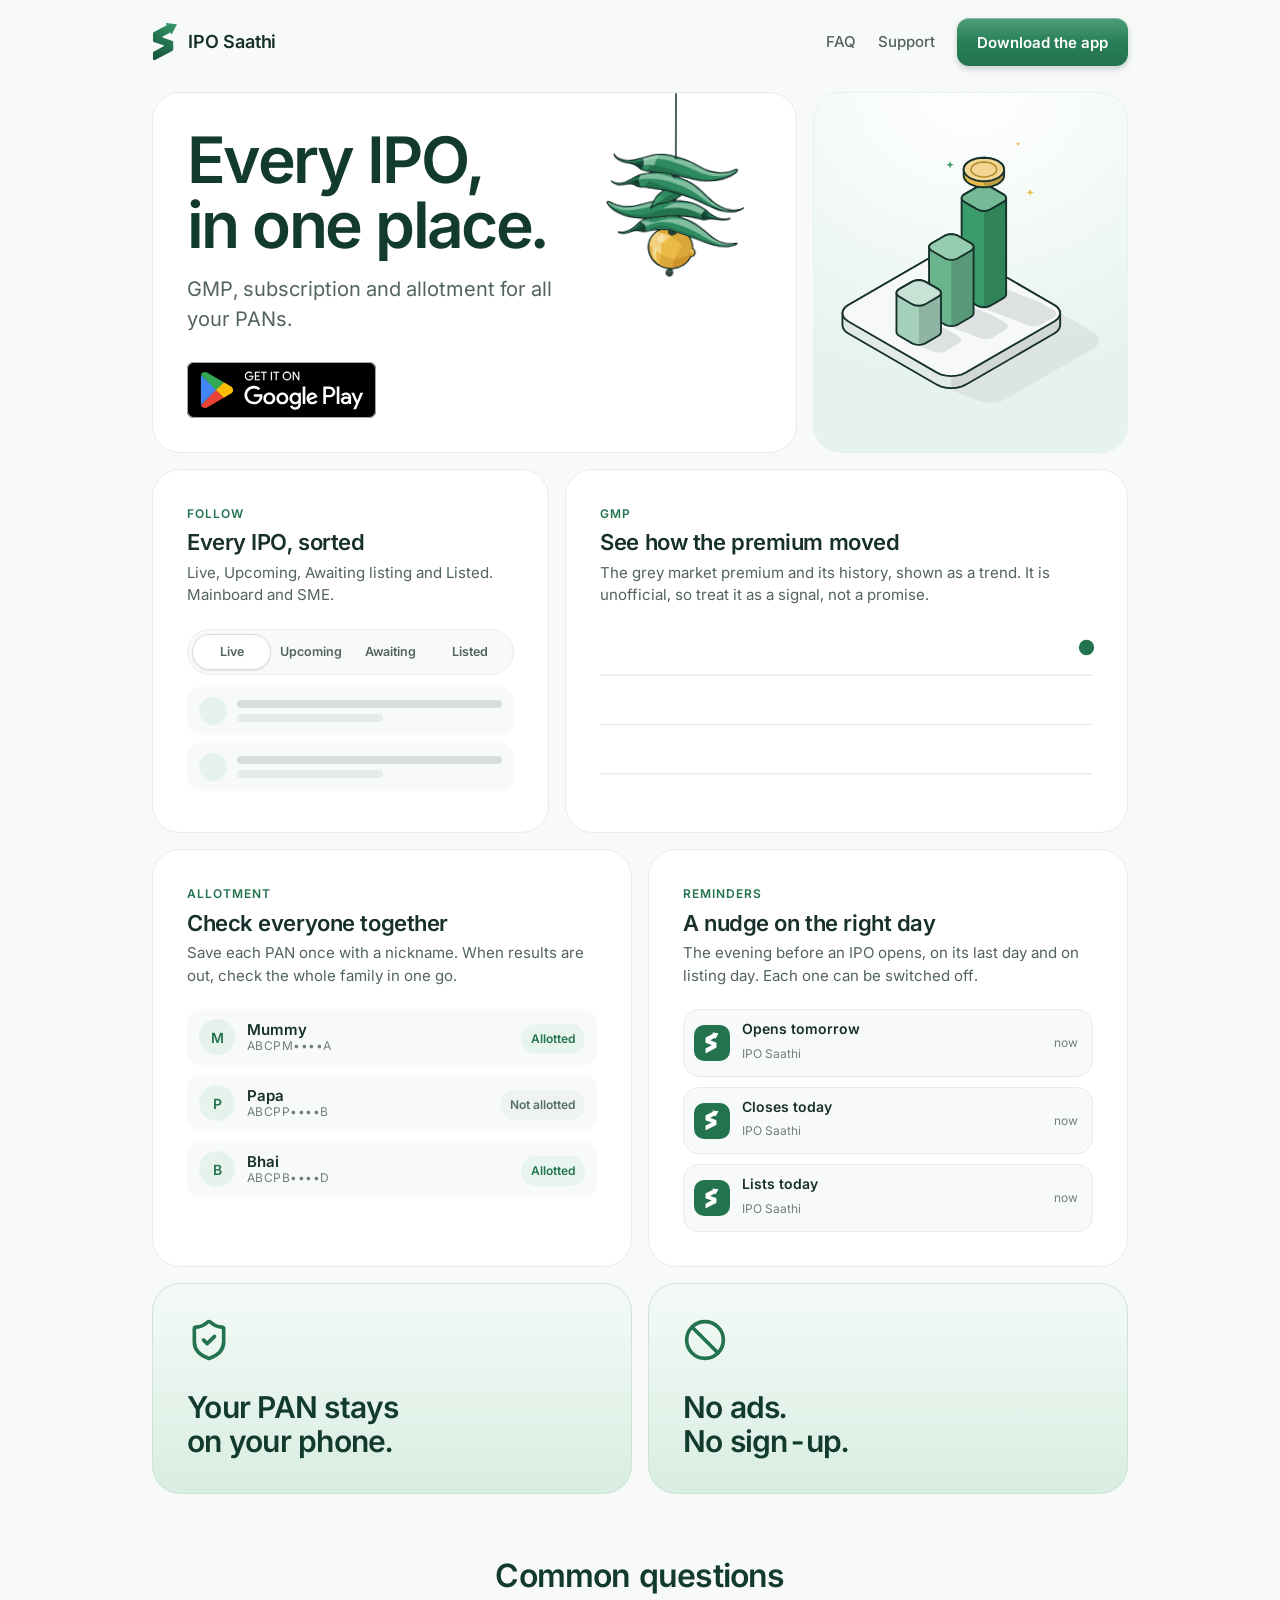
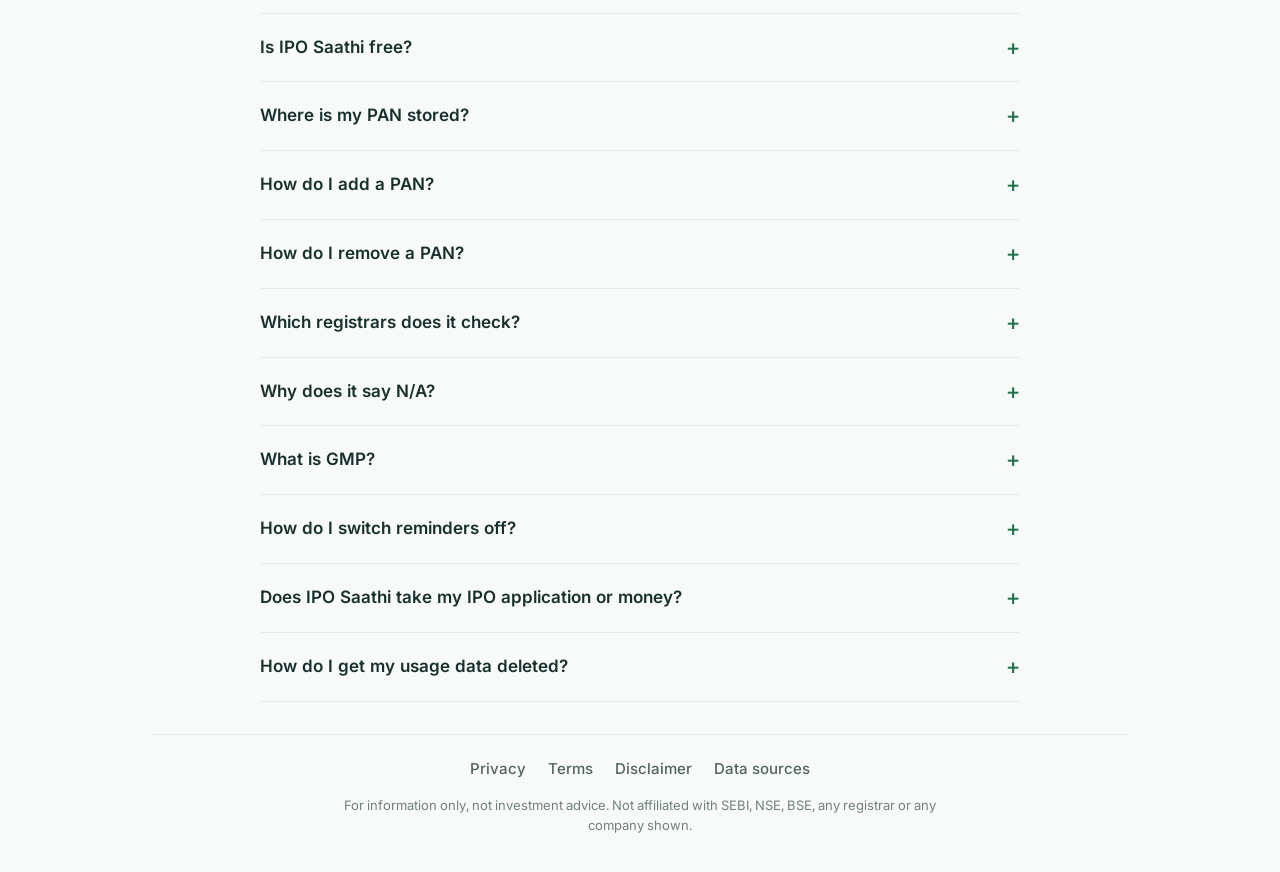
==== commit 5d0ea6c9: "Update site" ====
--- a/index.html
+++ b/index.html
@@ -32,7 +32,6 @@
       <div class="copy">
         <h1>Every IPO, in one place.</h1>
         <p>GMP, subscription and allotment for all your PANs.</p>
-        <p class="usp">Check allotment for your whole family in one go.</p>
       </div>
       <img data-track="download_badge" src="assets/google-play-badge.svg" alt="Get it on Google Play (coming soon)" width="239" height="71">
     </section>
@@ -115,6 +114,8 @@
 
   <footer class="foot">
     <ul>
+      <li class="m-only"><a data-track="footer_faq" href="#faq">FAQ</a></li>
+      <li class="m-only"><a data-track="footer_support" href="support/">Support</a></li>
       <li><a data-track="footer_privacy" href="privacy/">Privacy</a></li>
       <li><a data-track="footer_terms" href="terms/">Terms</a></li>
       <li><a data-track="footer_disclaimer" href="disclaimer/">Disclaimer</a></li>
--- a/style.css
+++ b/style.css
@@ -76,10 +76,9 @@
 .t .d { margin: 6px 0 0; font-size: 15px; line-height: 1.5; color: var(--ink-3); max-width: 30em; }
 .vis { margin-top: 22px; }
 
-.t-hero { grid-column: span 7; grid-row: span 2; display: flex; flex-direction: column; justify-content: space-between; gap: 32px; min-height: 420px; }
-.t-hero h1 { margin: 0; font-size: clamp(28px, 3.7vw, 46px); line-height: 1.02; letter-spacing: -0.04em; font-weight: 600; color: var(--brand-deep); text-wrap: balance; }
-.t-hero p { margin: 14px 0 0; font-size: 17px; line-height: 1.5; color: var(--ink-3); max-width: 24em; }
-.t-hero p.usp { margin-top: 10px; font-weight: 600; color: var(--brand-deep); }
+.t-hero { grid-column: span 8; grid-row: span 2; overflow: visible; z-index: 2; display: flex; flex-direction: column; justify-content: space-between; gap: 28px; min-height: 360px; }
+.t-hero h1 { margin: 0; font-size: clamp(34px, 5vw, 64px); line-height: 1.02; letter-spacing: -0.04em; font-weight: 600; color: var(--brand-deep); text-wrap: balance; }
+.t-hero p { margin: 16px 0 0; font-size: 20px; line-height: 1.5; color: var(--ink-3); max-width: 24em; }
 .t-hero > img { height: 56px; width: auto; align-self: flex-start; }
 .t-hero { touch-action: pan-y; }
 /* the charm hangs from the tile's top edge; the headline wraps around the space it swings in */
@@ -87,8 +86,8 @@
 .t-hero .thread { position: absolute; top: 0; width: 2px; border-radius: 1px; background: var(--ink-3); transform-origin: 50% 0; }
 .t-hero .art { position: absolute; top: -8px; width: 160px; height: 134px; transform-origin: 80px 8px; will-change: transform; }
 .t-hero .art img { display: block; width: 160px; height: 134px; }
-.t-hero .copy::before { content: ''; float: right; width: 176px; height: 168px; }
-.t-art { grid-column: span 5; grid-row: span 2; display: grid; place-items: center; padding: 6%; border-color: var(--wash-strong); background: radial-gradient(110% 80% at 50% 0%, #fff, var(--wash) 55%, var(--wash-strong)); }
+.t-hero .copy::before { content: ''; float: right; width: var(--charm-w, 176px); height: 168px; }
+.t-art { grid-column: span 4; grid-row: span 2; display: grid; place-items: center; padding: 6%; border-color: var(--wash-strong); background: radial-gradient(110% 80% at 50% 0%, #fff, var(--wash) 55%, var(--wash-strong)); }
 .t-art img { width: 100%; max-height: 100%; height: auto; }
 
 .t-tabs { grid-column: span 5; } .t-gmp { grid-column: span 7; }
@@ -173,6 +172,11 @@
   .grid { grid-template-columns: repeat(2, minmax(0, 1fr)); }
   .t-hero, .t-art, .t-tabs, .t-gmp, .t-family, .t-remind, .t-private, .t-free { grid-column: 1 / -1; grid-row: auto; }
   .t-hero { min-height: 0; } .t-art { padding: 8%; }
+  /* On a phone the hero tile is centred: the charm hangs from the middle of the top edge, then the text and the badge. */
+  .t-hero { align-items: center; text-align: center; }
+  .t-hero p { margin-left: auto; margin-right: auto; }
+  .t-hero > img { align-self: center; }
+  .t-hero .copy::before { float: none; display: block; width: auto; height: 170px; }
 }
 
 /* FAQ on the home page */
@@ -208,6 +212,8 @@
 /* Footer */
 .foot { border-top: 1px solid var(--line); margin-top: 24px; padding: 22px 0 36px; color: var(--ink-4); font-size: 13px; line-height: 1.6; text-align: center; }
 .foot ul { display: flex; flex-wrap: wrap; justify-content: center; gap: 8px 22px; list-style: none; padding: 0; margin: 0 0 14px; font-size: 15px; font-weight: 500; }
+.m-only { display: none; }
+@media (max-width: 559px) { .m-only { display: list-item; } }
 .foot ul a { color: var(--ink-3); text-decoration: none; }
 .foot ul a:hover { color: var(--brand); text-decoration: underline; }
 .foot p { margin: 0 auto; max-width: 46em; }
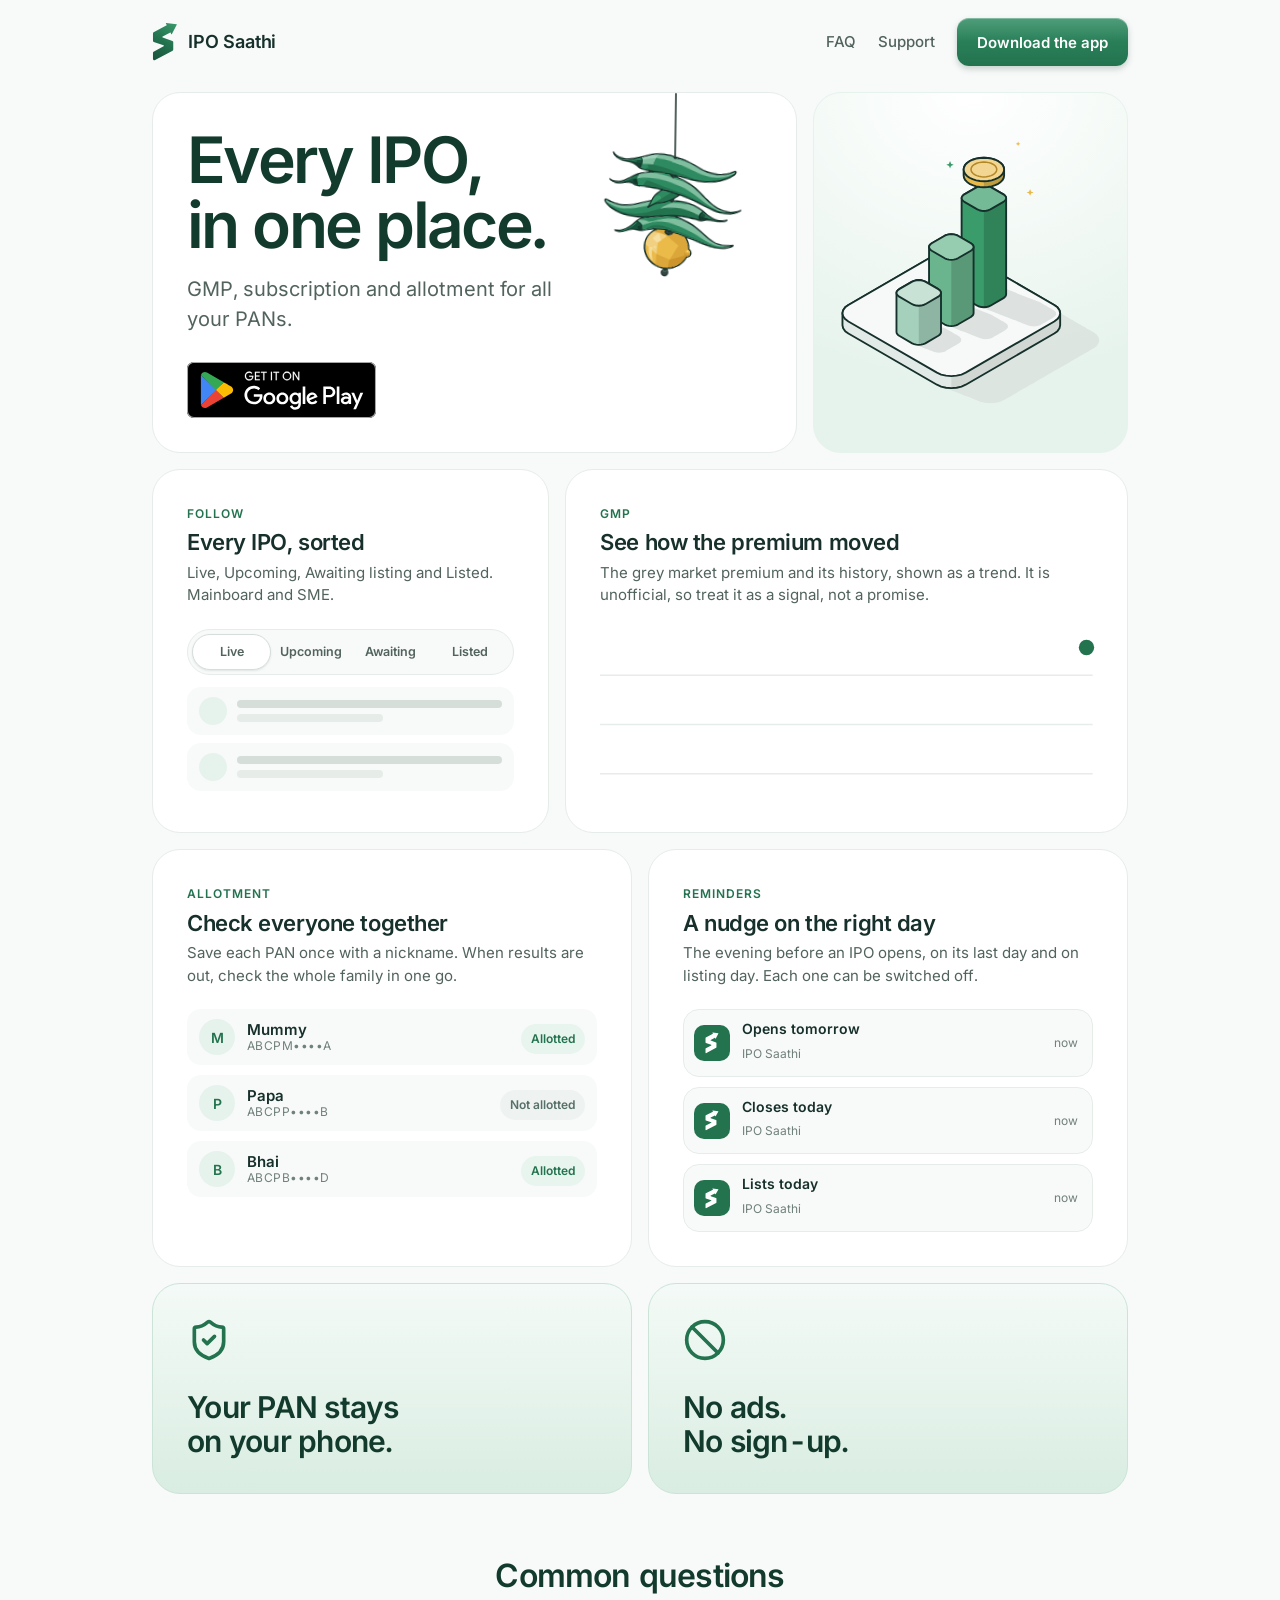
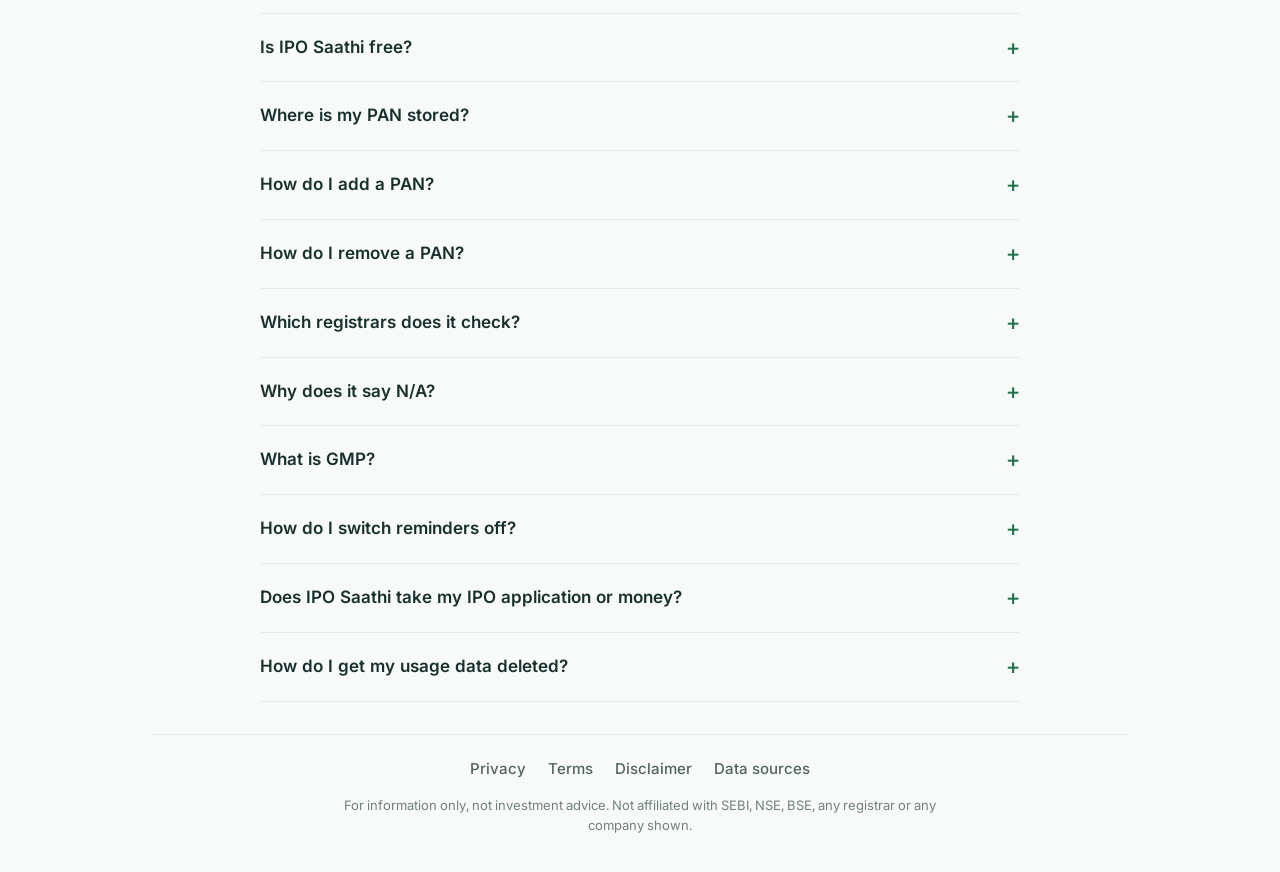
==== commit 01147c35: "Update site" ====
--- a/index.html
+++ b/index.html
@@ -109,7 +109,7 @@
       <details name="faq"><summary>What is GMP?</summary><p>The grey market premium is an unofficial indication of what traders in the grey market are paying above an IPO's issue price. It is not issued by any exchange and can differ from the real listing price. See the <a href="disclaimer/">Disclaimer</a>.</p></details>
       <details name="faq"><summary>How do I switch reminders off?</summary><p>Go to Profile, then Notifications, and turn each type off. You can also turn notifications off for IPO Saathi in Android's settings.</p></details>
       <details name="faq"><summary>Does IPO Saathi take my IPO application or money?</summary><p>No. It only shows information and checks allotment. You apply through your own broker or bank.</p></details>
-      <details name="faq"><summary>How do I get my usage data deleted?</summary><p>Go to Profile, then Feedback, write that you want your usage data deleted and send. The message carries your support code, which is how we find your data. We reply within 30 days. More in the <a href="privacy/#rights">Privacy Policy</a>.</p></details>
+      <details name="faq"><summary>How do I get my usage data deleted?</summary><p>Go to Profile, then Feedback. The app copies your support code and opens a blank email: paste the code, write that you want your usage data deleted and send. The code is how we find your data. We reply within 30 days. More in the <a href="privacy/#rights">Privacy Policy</a>.</p></details>
   </section>
 
   <footer class="foot">
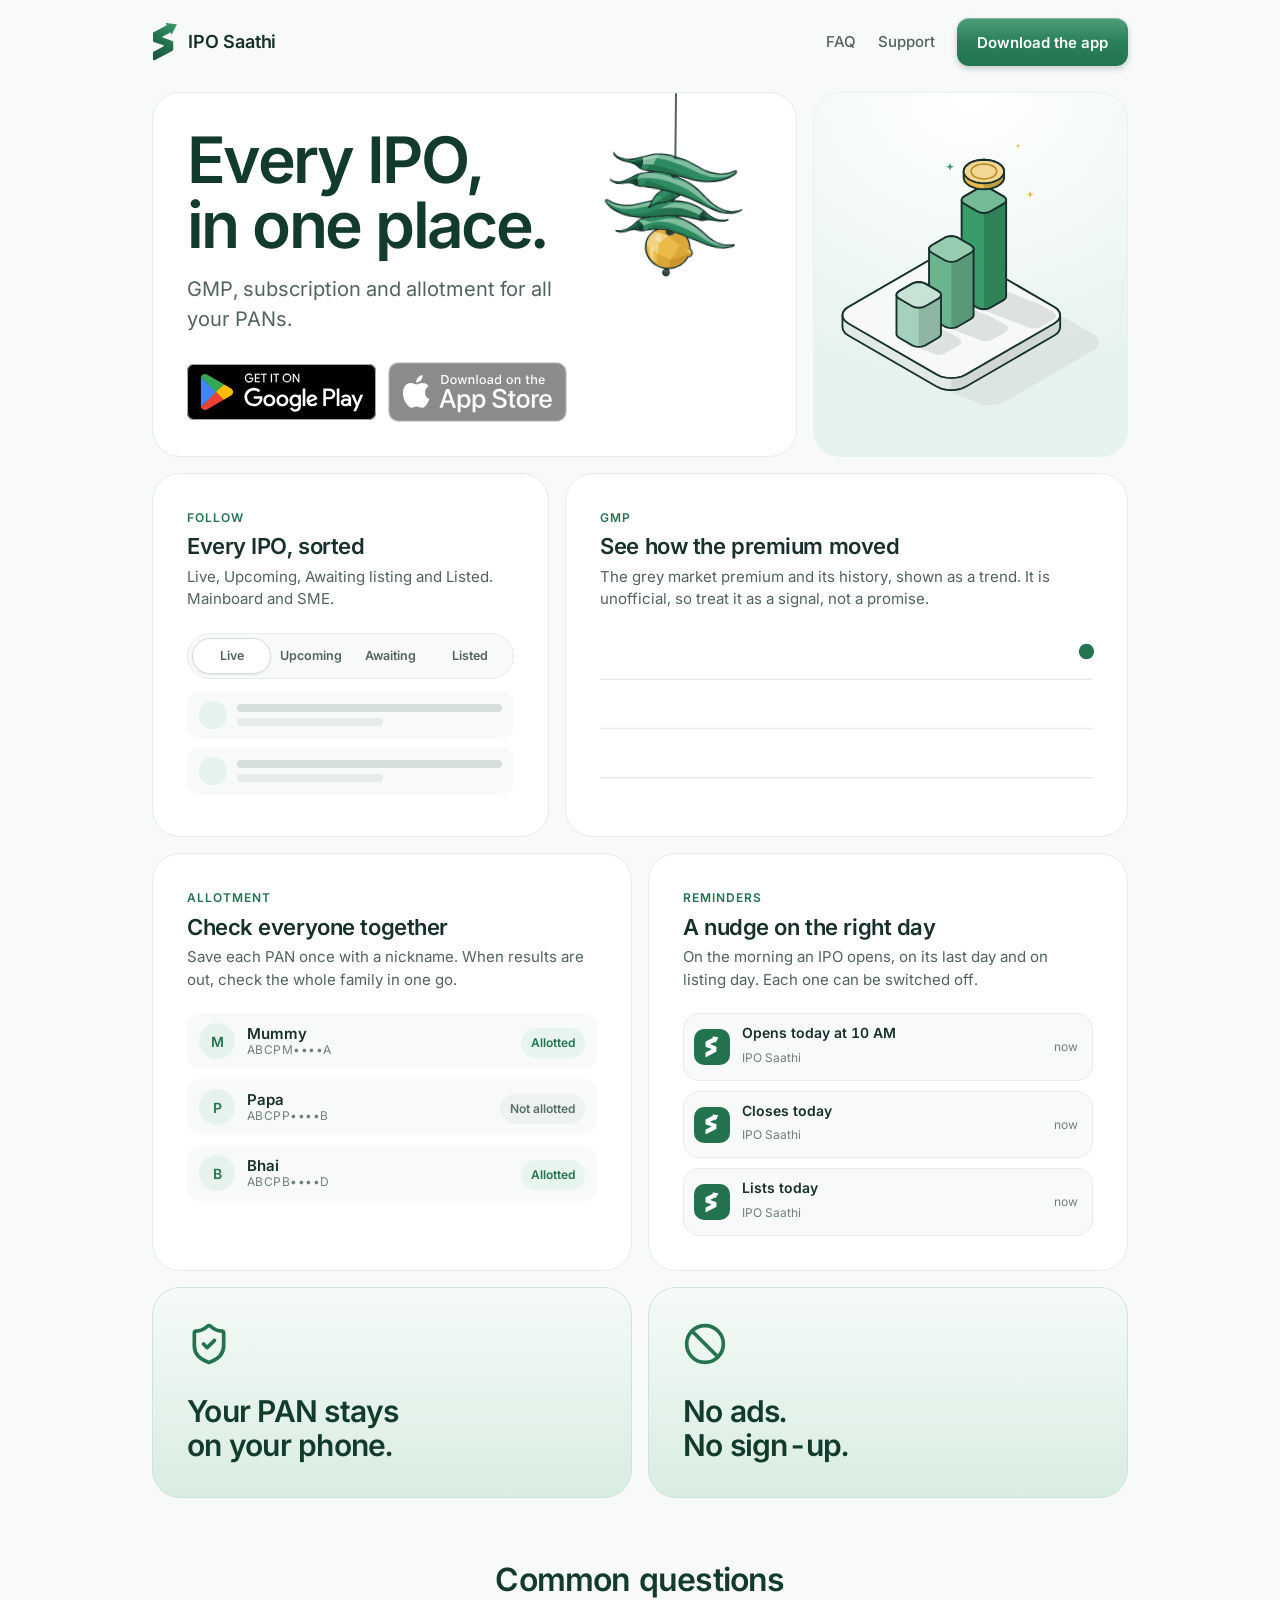
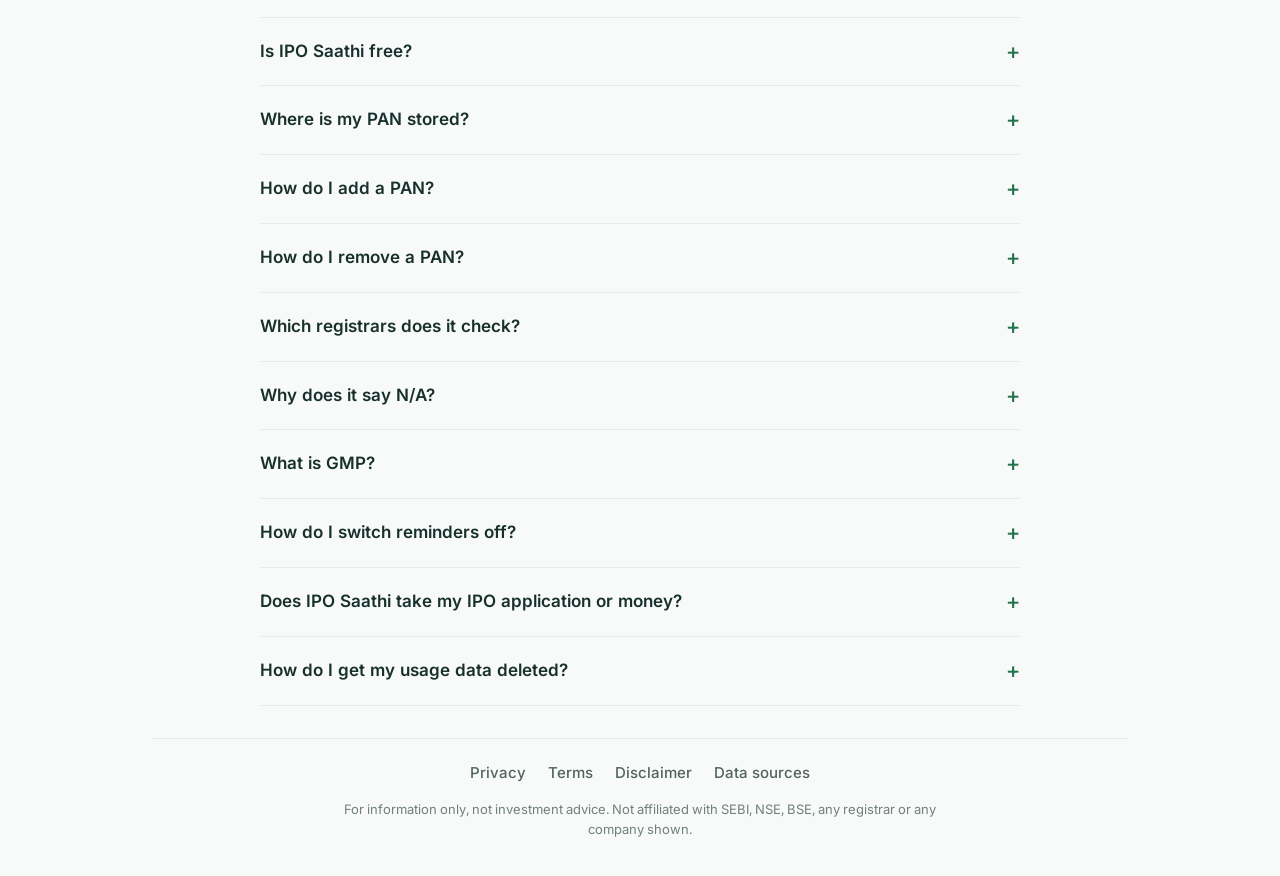
==== commit 5aba29d9: "Update site" ====
--- a/index.html
+++ b/index.html
@@ -33,7 +33,10 @@
         <h1>Every IPO, in one place.</h1>
         <p>GMP, subscription and allotment for all your PANs.</p>
       </div>
-      <img data-track="download_badge" src="assets/google-play-badge.svg" alt="Get it on Google Play (coming soon)" width="239" height="71">
+      <div class="stores">
+        <img data-track="download_badge" src="assets/google-play-badge.svg" alt="Get it on Google Play (coming soon)" width="239" height="71">
+        <img class="soon" src="assets/app-store-badge.svg" alt="Download on the App Store (coming soon)" width="120" height="40">
+      </div>
     </section>
     <section class="t t-art reveal" style="--i:1"><img src="assets/hero.svg" alt="" width="322" height="326"></section>
 
@@ -79,9 +82,9 @@
     <section class="t t-remind reveal" style="--i:8">
       <p class="k">Reminders</p>
       <h2>A nudge on the right day</h2>
-      <p class="d">The evening before an IPO opens, on its last day and on listing day. Each one can be switched off.</p>
+      <p class="d">On the morning an IPO opens, on its last day and on listing day. Each one can be switched off.</p>
       <div class="vis notifs" aria-hidden="true">
-        <div class="n" style="--n:0"><span class="ic"><img src="assets/logo-white.svg" alt="" width="14" height="21"></span><span><b>Opens tomorrow</b><small>IPO Saathi</small></span><time>now</time></div>
+        <div class="n" style="--n:0"><span class="ic"><img src="assets/logo-white.svg" alt="" width="14" height="21"></span><span><b>Opens today at 10 AM</b><small>IPO Saathi</small></span><time>now</time></div>
         <div class="n" style="--n:1"><span class="ic"><img src="assets/logo-white.svg" alt="" width="14" height="21"></span><span><b>Closes today</b><small>IPO Saathi</small></span><time>now</time></div>
         <div class="n" style="--n:2"><span class="ic"><img src="assets/logo-white.svg" alt="" width="14" height="21"></span><span><b>Lists today</b><small>IPO Saathi</small></span><time>now</time></div>
       </div>
--- a/style.css
+++ b/style.css
@@ -79,7 +79,10 @@
 .t-hero { grid-column: span 8; grid-row: span 2; overflow: visible; z-index: 2; display: flex; flex-direction: column; justify-content: space-between; gap: 28px; min-height: 360px; }
 .t-hero h1 { margin: 0; font-size: clamp(34px, 5vw, 64px); line-height: 1.02; letter-spacing: -0.04em; font-weight: 600; color: var(--brand-deep); text-wrap: balance; }
 .t-hero p { margin: 16px 0 0; font-size: 20px; line-height: 1.5; color: var(--ink-3); max-width: 24em; }
-.t-hero > img { height: 56px; width: auto; align-self: flex-start; }
+.t-hero .stores { display: flex; flex-wrap: wrap; align-items: center; gap: 12px; align-self: flex-start; }
+.t-hero .stores img { height: 56px; width: auto; }
+/* Apple's own badge, dimmed because the iPhone app is not out yet, and 4px taller than the Play badge: Apple's artwork carries more padding, so at the same height its logo and text read smaller. */
+.t-hero .stores img.soon { opacity: 0.45; height: 60px; }
 .t-hero { touch-action: pan-y; }
 /* the charm hangs from the tile's top edge; the headline wraps around the space it swings in */
 .t-hero .charm { position: absolute; inset: 0; pointer-events: none; }
@@ -175,7 +178,7 @@
   /* On a phone the hero tile is centred: the charm hangs from the middle of the top edge, then the text and the badge. */
   .t-hero { align-items: center; text-align: center; }
   .t-hero p { margin-left: auto; margin-right: auto; }
-  .t-hero > img { align-self: center; }
+  .t-hero .stores { align-self: center; justify-content: center; }
   .t-hero .copy::before { float: none; display: block; width: auto; height: 170px; }
 }
 
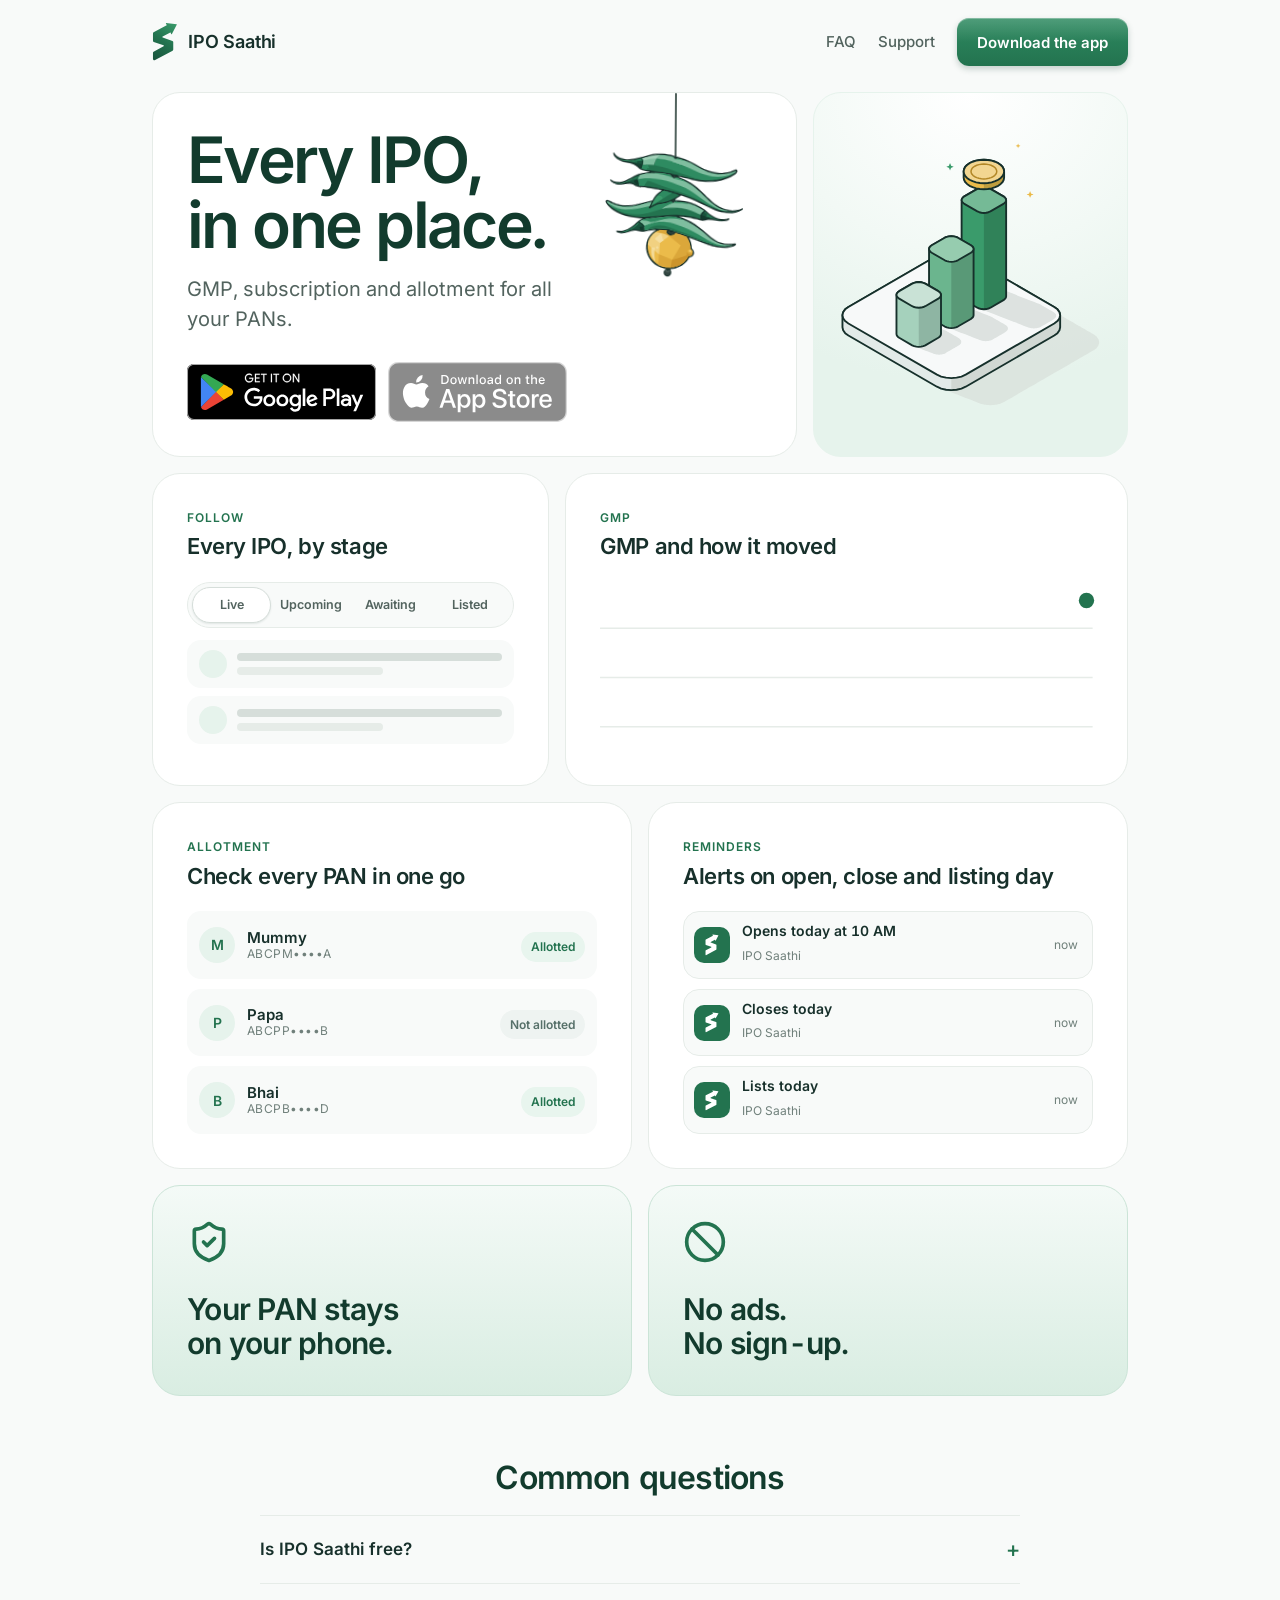
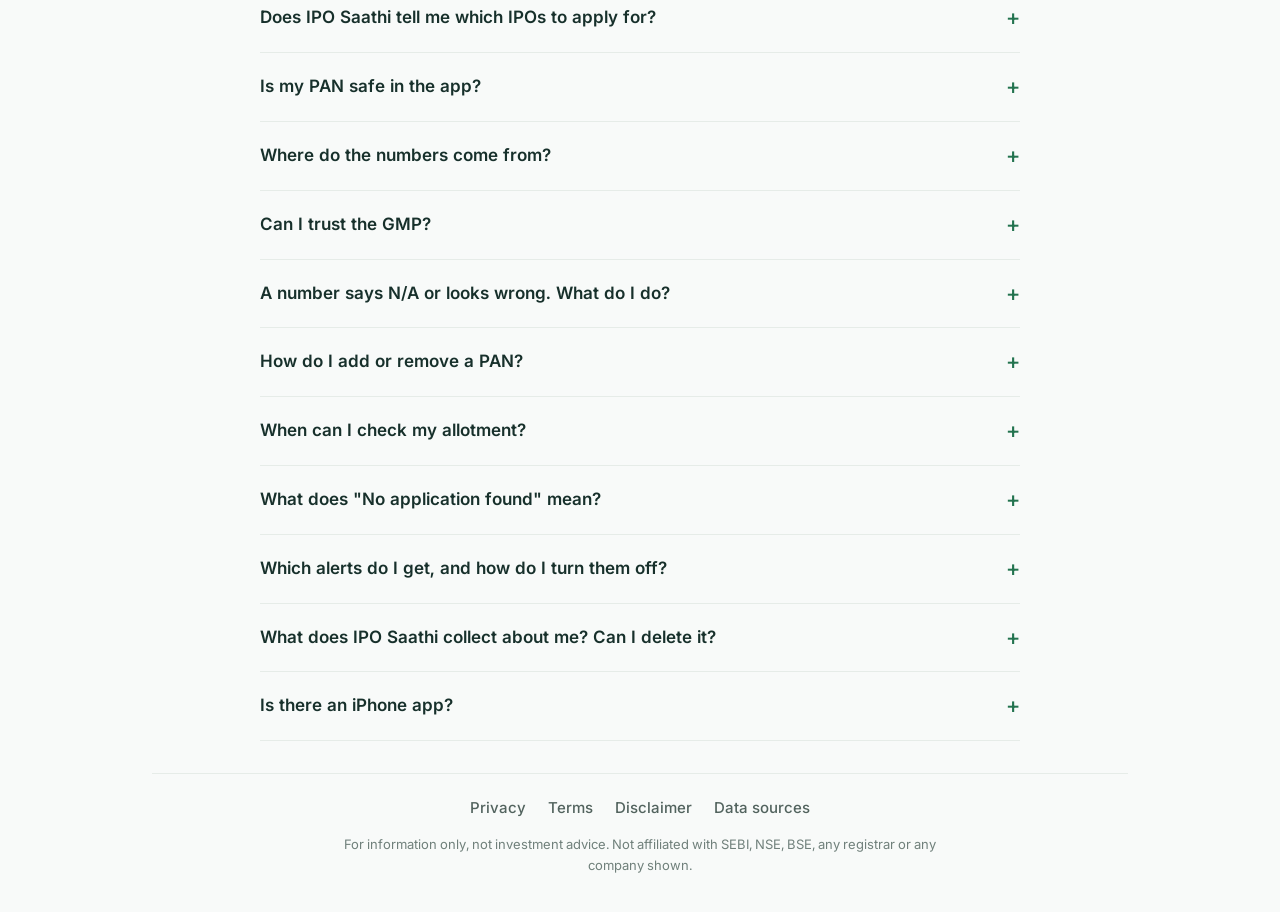
==== commit d99a1652: "Update site" ====
--- a/index.html
+++ b/index.html
@@ -42,8 +42,7 @@
 
     <section class="t t-tabs reveal" style="--i:2">
       <p class="k">Follow</p>
-      <h2>Every IPO, sorted</h2>
-      <p class="d">Live, Upcoming, Awaiting listing and Listed. Mainboard and SME.</p>
+      <h2>Every IPO, by stage</h2>
       <div class="vis" aria-hidden="true">
         <div class="seg"><span class="ind"></span><b>Live</b><b>Upcoming</b><b>Awaiting</b><b>Listed</b></div>
         <div class="skel"><div><i></i><span><u></u><u></u></span></div><div><i></i><span><u></u><u></u></span></div></div>
@@ -52,8 +51,7 @@
 
     <section class="t t-gmp reveal" style="--i:3">
       <p class="k">GMP</p>
-      <h2>See how the premium moved</h2>
-      <p class="d">The grey market premium and its history, shown as a trend. It is unofficial, so treat it as a signal, not a promise.</p>
+      <h2>GMP and how it moved</h2>
       <div class="vis" aria-hidden="true">
         <svg class="spark" viewBox="0 0 320 110" role="presentation">
           <defs><linearGradient id="gmpFill" x1="0" y1="0" x2="0" y2="1"><stop offset="0" stop-color="#23734F" stop-opacity=".22"/><stop offset="1" stop-color="#23734F" stop-opacity="0"/></linearGradient></defs>
@@ -70,8 +68,7 @@
 
     <section class="t t-family reveal" style="--i:7">
       <p class="k">Allotment</p>
-      <h2>Check everyone together</h2>
-      <p class="d">Save each PAN once with a nickname. When results are out, check the whole family in one go.</p>
+      <h2>Check every PAN in one go</h2>
       <div class="vis fam" aria-hidden="true">
         <div class="row" style="--n:0"><div class="av">M</div><div class="nm">Mummy<small>ABCPM&bull;&bull;&bull;&bull;A</small></div><div class="chips"><span class="chip wait">Checking</span><span class="chip yes">Allotted</span></div></div>
         <div class="row" style="--n:1"><div class="av">P</div><div class="nm">Papa<small>ABCPP&bull;&bull;&bull;&bull;B</small></div><div class="chips"><span class="chip wait">Checking</span><span class="chip no">Not allotted</span></div></div>
@@ -81,8 +78,7 @@
 
     <section class="t t-remind reveal" style="--i:8">
       <p class="k">Reminders</p>
-      <h2>A nudge on the right day</h2>
-      <p class="d">On the morning an IPO opens, on its last day and on listing day. Each one can be switched off.</p>
+      <h2>Alerts on open, close and listing day</h2>
       <div class="vis notifs" aria-hidden="true">
         <div class="n" style="--n:0"><span class="ic"><img src="assets/logo-white.svg" alt="" width="14" height="21"></span><span><b>Opens today at 10 AM</b><small>IPO Saathi</small></span><time>now</time></div>
         <div class="n" style="--n:1"><span class="ic"><img src="assets/logo-white.svg" alt="" width="14" height="21"></span><span><b>Closes today</b><small>IPO Saathi</small></span><time>now</time></div>
@@ -103,16 +99,18 @@
 
   <section id="faq" class="faq">
     <h2>Common questions</h2>
-      <details name="faq"><summary>Is IPO Saathi free?</summary><p>Yes. There are no ads and no sign-up, and there is nothing to buy.</p></details>
-      <details name="faq"><summary>Where is my PAN stored?</summary><p>Only on your phone, in its secure storage. It goes to the registrar's own lookup when you tap Check, and nowhere else. It never reaches our servers. See the <a href="privacy/">Privacy Policy</a>.</p></details>
-      <details name="faq"><summary>How do I add a PAN?</summary><p>Open the Allotment tab and tap the plus button. Give each PAN a nickname, such as Mummy or Papa, so you can tell them apart.</p></details>
-      <details name="faq"><summary>How do I remove a PAN?</summary><p>In the Allotment tab, tap the remove icon next to the PAN and confirm. To remove all of them at once, go to Profile and choose Delete all saved PANs. Uninstalling the app removes everything stored on the phone.</p></details>
-      <details name="faq"><summary>Which registrars does it check?</summary><p>KFin Technologies, MUFG Intime (Link Intime), Bigshare Services and Maashitla Securities are checked for you. For any other registrar, you can set the status yourself.</p></details>
-      <details name="faq"><summary>Why does it say N/A?</summary><p>The source has not published that figure yet, or we could not match it with confidence. For a new IPO this is normal in the first hours. See <a href="data-sources/">Data sources</a>.</p></details>
-      <details name="faq"><summary>What is GMP?</summary><p>The grey market premium is an unofficial indication of what traders in the grey market are paying above an IPO's issue price. It is not issued by any exchange and can differ from the real listing price. See the <a href="disclaimer/">Disclaimer</a>.</p></details>
-      <details name="faq"><summary>How do I switch reminders off?</summary><p>Go to Profile, then Notifications, and turn each type off. You can also turn notifications off for IPO Saathi in Android's settings.</p></details>
-      <details name="faq"><summary>Does IPO Saathi take my IPO application or money?</summary><p>No. It only shows information and checks allotment. You apply through your own broker or bank.</p></details>
-      <details name="faq"><summary>How do I get my usage data deleted?</summary><p>Go to Profile, then Feedback. The app copies your support code and opens a blank email: paste the code, write that you want your usage data deleted and send. The code is how we find your data. We reply within 30 days. More in the <a href="privacy/#rights">Privacy Policy</a>.</p></details>
+      <details name="faq"><summary>Is IPO Saathi free?</summary><p>Yes. There are no ads, no sign-up and no payments.</p></details>
+      <details name="faq"><summary>Does IPO Saathi tell me which IPOs to apply for?</summary><p>No. It shows public information only. It does not rate IPOs or give advice. It also does not take applications or money. You apply through your own broker or bank. See the <a href="disclaimer/">Disclaimer</a>.</p></details>
+      <details name="faq"><summary>Is my PAN safe in the app?</summary><p>Your PAN stays on your phone, in its secure storage. The registrar needs the PAN to find your application. The app sends it to the registrar only when you tap Check allotment. It never goes to our servers. We do not see your PAN, your nicknames or your results. See the <a href="privacy/">Privacy Policy</a>.</p></details>
+      <details name="faq"><summary>Where do the numbers come from?</summary><p>IPO details come from NSE, BSE and SEBI filings. Subscription comes from the exchanges' bidding data. GMP comes from public grey-market trackers. Allotment results come from the registrar. See <a href="data-sources/">Data sources</a> for each number.</p></details>
+      <details name="faq"><summary>Can I trust the GMP?</summary><p>GMP is the grey market premium. It is an informal price that traders pay above the issue price. No exchange or regulator issues it. It can differ a lot from the real listing price. A high GMP does not mean an IPO will list at a gain. It is a signal, not a promise.</p></details>
+      <details name="faq"><summary>A number says N/A or looks wrong. What do I do?</summary><p>N/A means the source has not published the number yet, or we could not match it with confidence. We show N/A instead of a guess. A new IPO often shows N/A in its first hours. If a number looks wrong, check the exchange page or the offer document first. Then write to hello@iposaathi.com with the company name and the number.</p></details>
+      <details name="faq"><summary>How do I add or remove a PAN?</summary><p>To add a PAN, open the Allotment tab and tap the plus button. Give it a nickname, such as Mummy or Papa. To remove one PAN, tap the remove icon next to it, then tap Remove. To remove all PANs, go to Profile and choose Delete all saved PANs.</p></details>
+      <details name="faq"><summary>When can I check my allotment?</summary><p>Check after the registrar publishes the results. This is usually in the evening of the allotment date. Before that, the app says the results are not out. Tap Check again after a few minutes. If you saved a PAN and the allotment alert is on, the app sends an alert when the results are out.</p></details>
+      <details name="faq"><summary>What does "No application found" mean?</summary><p>The registrar has no application under that PAN. This has two common causes. You applied with a different PAN, or the registrar has not published the results yet. Check the PAN first. Then tap Check again later. If both are correct, ask your broker or the registrar.</p></details>
+      <details name="faq"><summary>Which alerts do I get, and how do I turn them off?</summary><p>You can get four alerts. An IPO opens, at 9:30 AM on the first day. An IPO closes, at 9:00 AM on the last day. An IPO lists, at 9:45 AM on listing day. Your allotment results are out. If several IPOs share a day, you get one alert for all of them. To turn an alert off, go to Profile, then Notifications.</p></details>
+      <details name="faq"><summary>What does IPO Saathi collect about me? Can I delete it?</summary><p>There is no account. We never ask for your name, phone number or email. We count how people use the app (screens and taps) under a random install code. We never collect your PAN or your results. To delete your usage data, go to Profile, then Feedback. The app copies your support code and opens an email. Paste the code, write that you want your data deleted and send it. We reply within 30 days. More in the <a href="privacy/#rights">Privacy Policy</a>.</p></details>
+      <details name="faq"><summary>Is there an iPhone app?</summary><p>Not yet. IPO Saathi works on Android phones now.</p></details>
   </section>
 
   <footer class="foot">
--- a/style.css
+++ b/style.css
@@ -73,7 +73,6 @@
 @media (hover: hover) { .t:hover { transform: translateY(-3px); border-color: var(--line-strong); } }
 .k { margin: 0 0 6px; font-size: 12px; font-weight: 600; letter-spacing: 0.08em; text-transform: uppercase; color: var(--brand); display: flex; align-items: center; gap: 8px; }
 .t h2 { margin: 0; font-size: clamp(19px, 2vw, 22px); line-height: 1.2; letter-spacing: -0.02em; font-weight: 600; color: var(--ink); }
-.t .d { margin: 6px 0 0; font-size: 15px; line-height: 1.5; color: var(--ink-3); max-width: 30em; }
 .vis { margin-top: 22px; }
 
 .t-hero { grid-column: span 8; grid-row: span 2; overflow: visible; z-index: 2; display: flex; flex-direction: column; justify-content: space-between; gap: 28px; min-height: 360px; }
@@ -126,6 +125,9 @@
 
 /* reminders */
 .notifs { display: grid; gap: 10px; }
+/* Side by side the two tiles are the same height, so their lists stretch to fill it (equal rows) instead of leaving a gap under the shorter one. */
+.t-family, .t-remind { display: flex; flex-direction: column; }
+.t-family .vis, .t-remind .vis { flex: 1; grid-auto-rows: 1fr; }
 .n { display: grid; grid-template-columns: 36px 1fr auto; align-items: center; gap: 12px; padding: 10px 14px 10px 10px; border-radius: 16px; background: var(--bg); border: 1px solid var(--line); }
 .n .ic { width: 36px; height: 36px; border-radius: 10px; background: var(--brand); display: grid; place-items: center; }
 .n .ic img { width: 14px; height: auto; }
